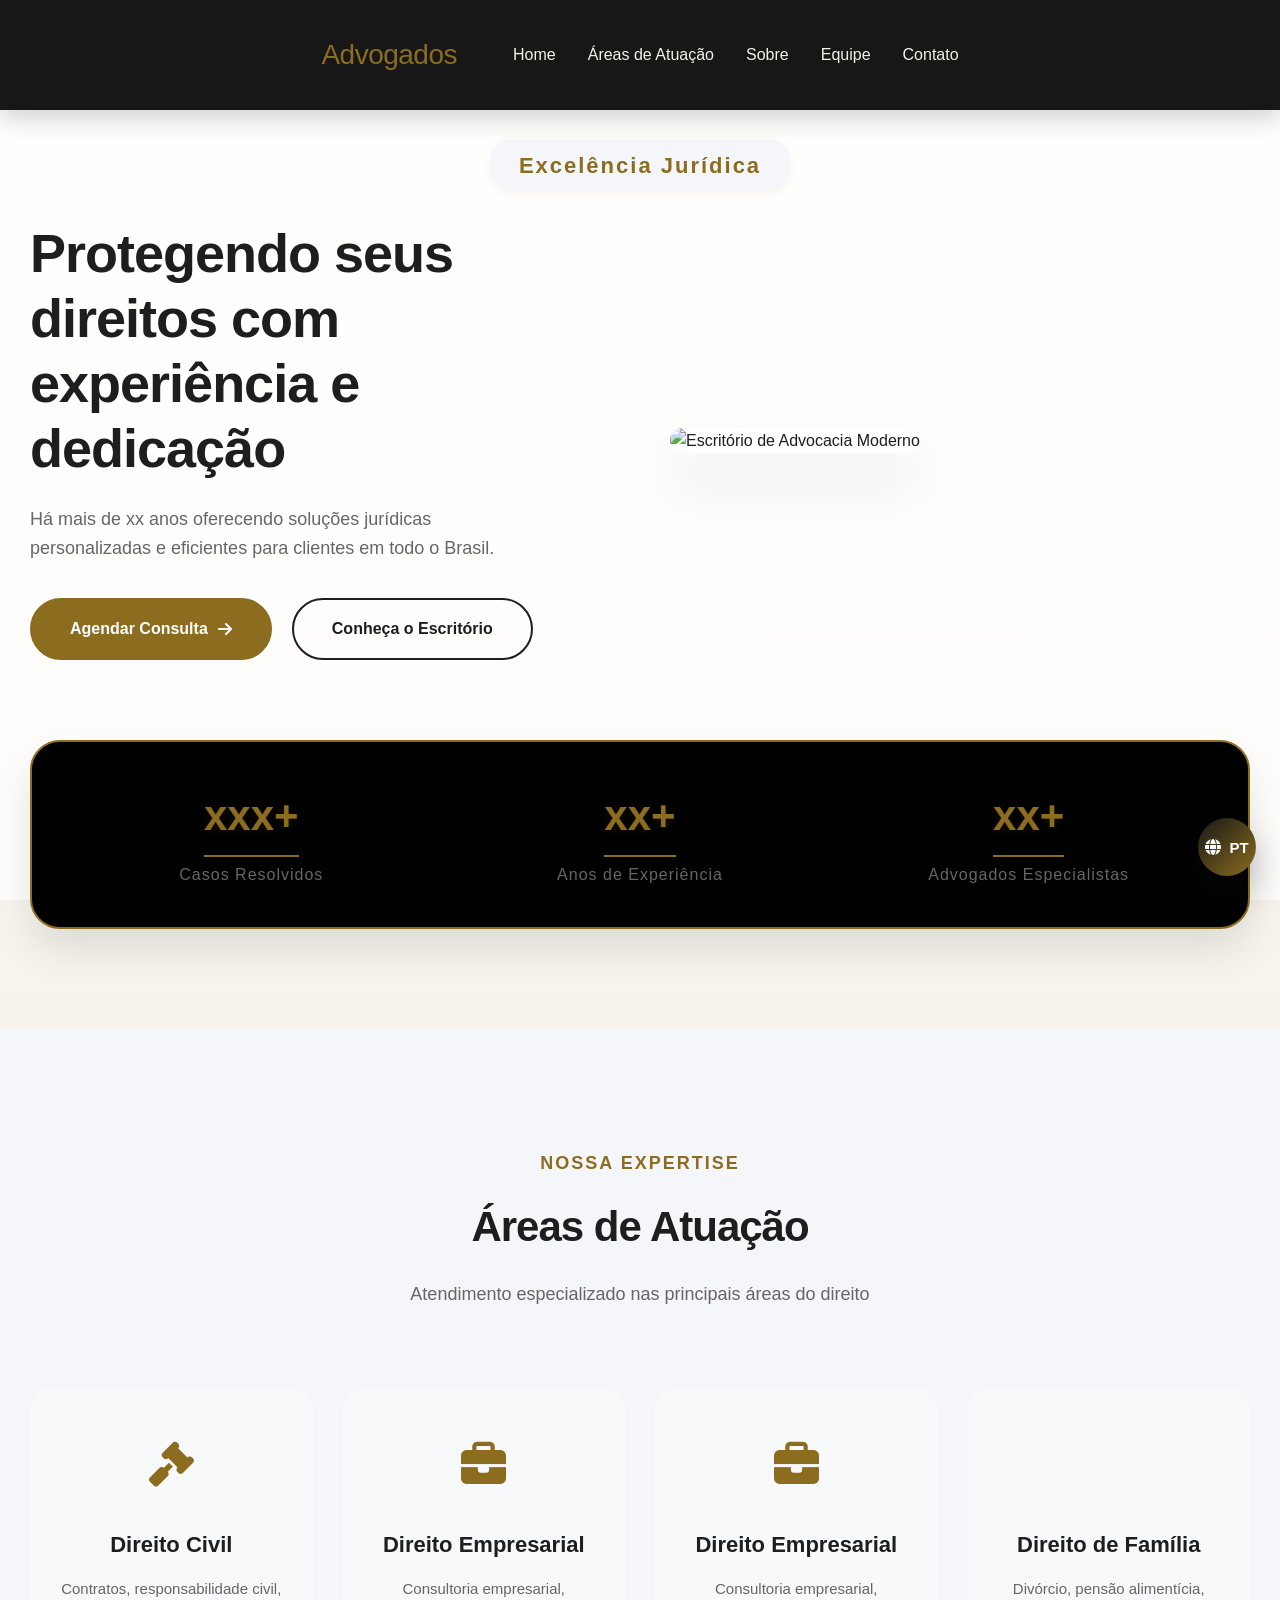
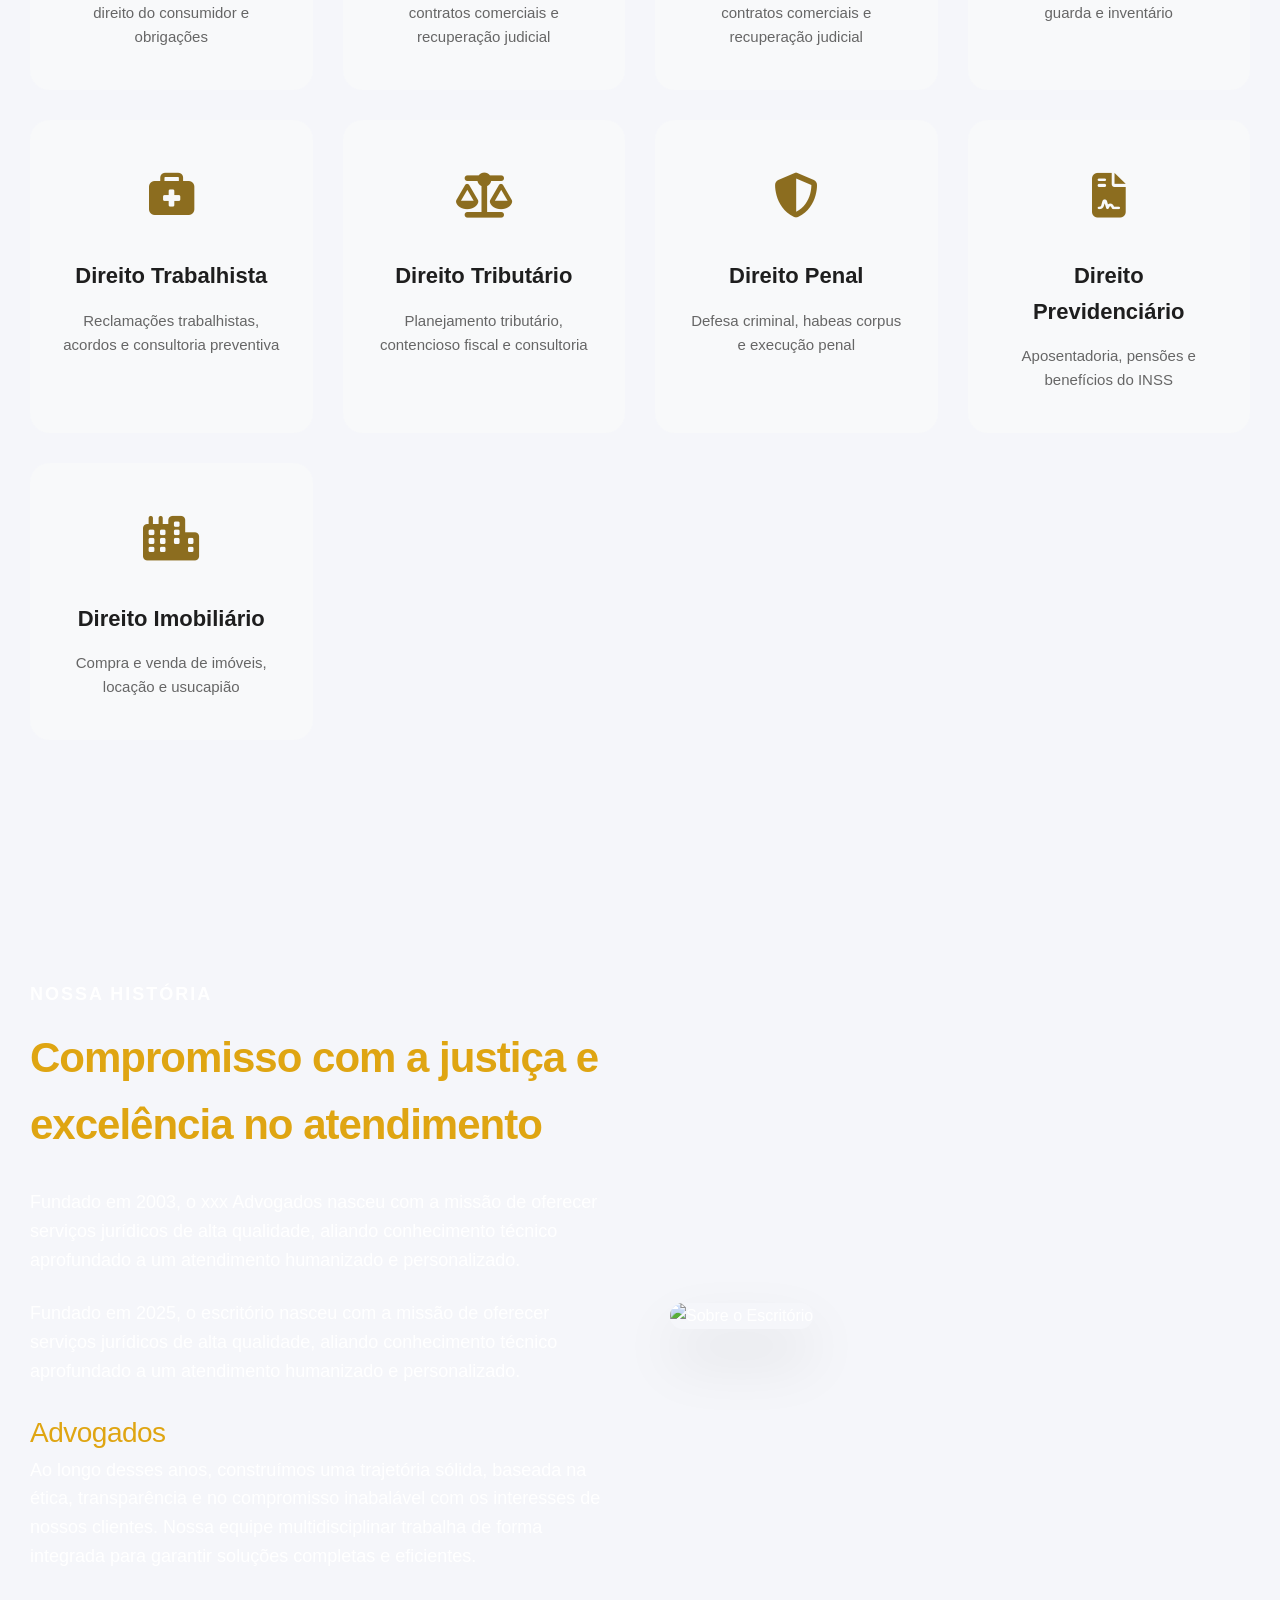
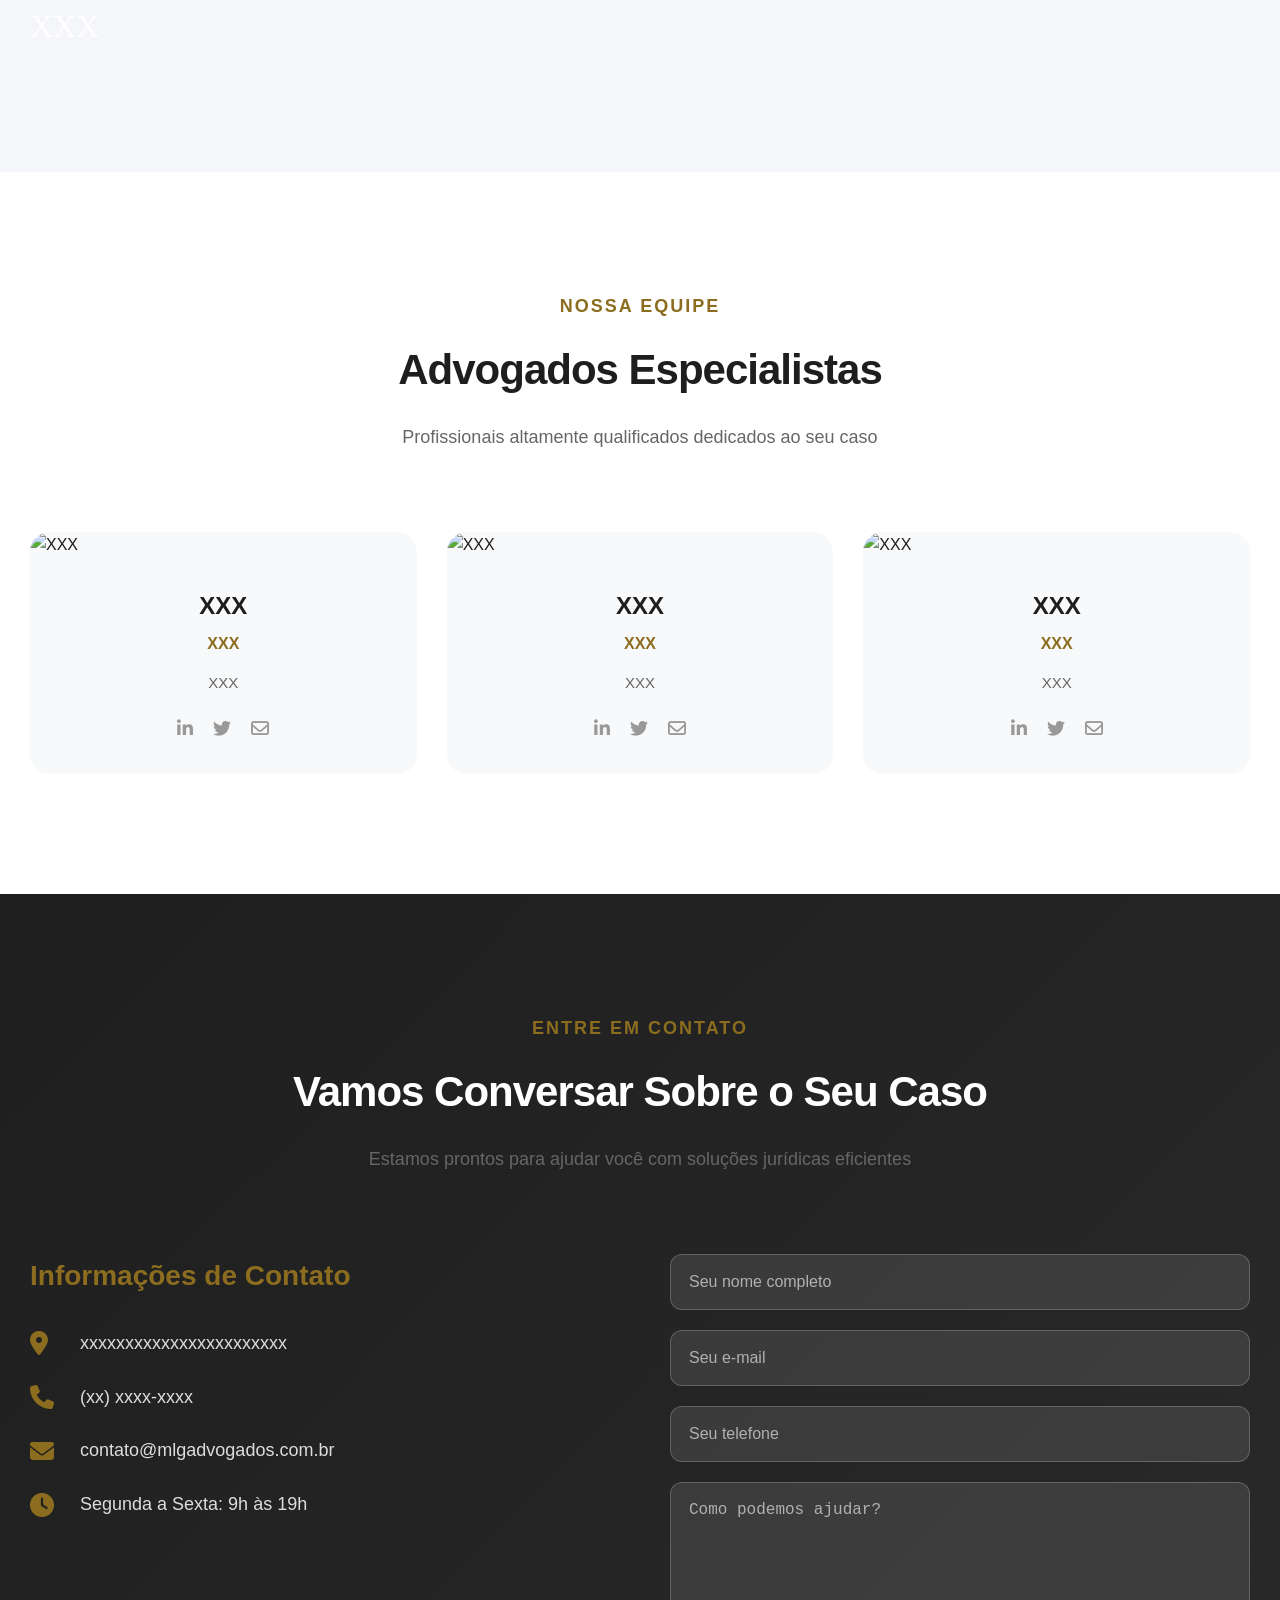
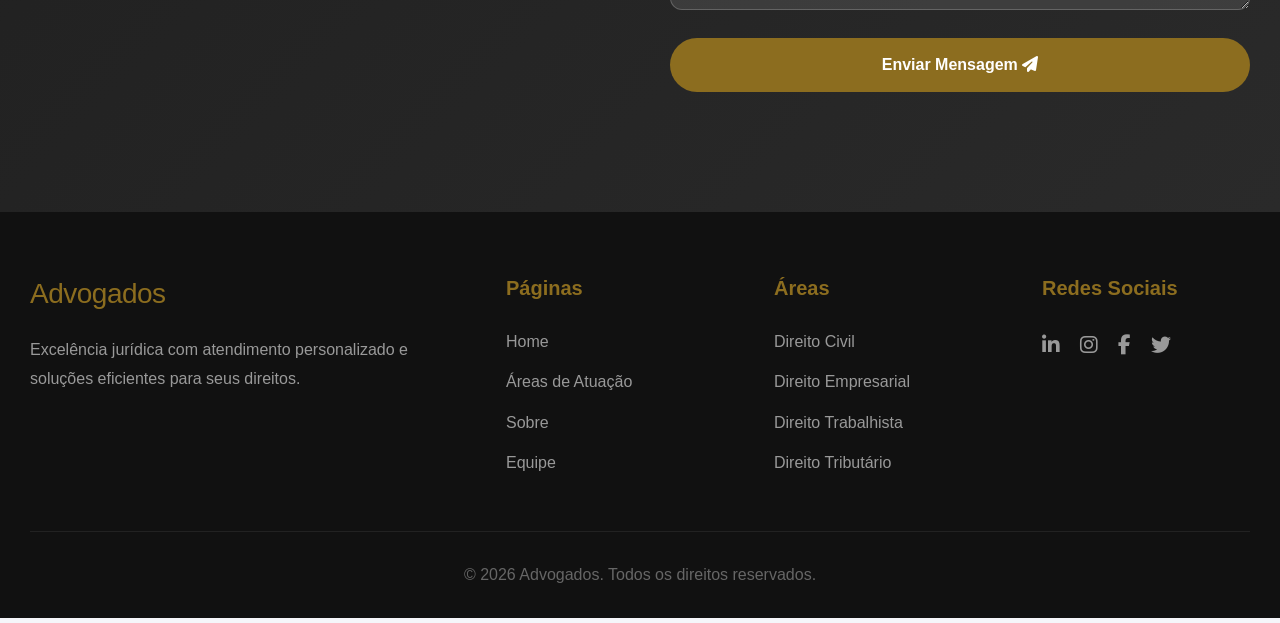
==== index.html @ f22915e4 "atualização" ====
<!DOCTYPE html>
<html lang="pt-BR">
<head>
    <meta charset="UTF-8">
    <meta name="viewport" content="width=device-width, initial-scale=1.0">
    <title data-i18n="meta.title">Advogados | Escritório de Advocacia</title>
    <link rel="stylesheet" href="https://cdnjs.cloudflare.com/ajax/libs/font-awesome/6.4.0/css/all.min.css">
        <link rel="stylesheet" href="https://cdnjs.cloudflare.com/ajax/libs/font-awesome/6.4.0/css/all.min.css">
        <link rel="stylesheet" href="style.css">
</head>
<body>
    <!-- Barra de Navegação Superior -->
    <nav class="navbar">
        <div class="container nav-container">
            <a href="#home" class="logo"><span data-i18n="brand.name">Advogados</span></a>
            <ul class="nav-menu">
                <li><a href="#home" data-i18n="nav.home">Home</a></li>
                <li><a href="#areas" data-i18n="nav.areas">Áreas de Atuação</a></li>
                <li><a href="#sobre" data-i18n="nav.about">Sobre</a></li>
                <li><a href="#equipe" data-i18n="nav.team">Equipe</a></li>
                <li><a href="#contato" data-i18n="nav.contact">Contato</a></li>
            </ul>
        </div>
    </nav>

    <div class="language-switcher" id="languageSwitcher">
        <button type="button" class="language-toggle" id="languageToggle" aria-expanded="false" aria-controls="languageMenu">
            <i class="fas fa-globe"></i>
            <span id="languageLabel">PT</span>
        </button>
        <div class="language-menu" id="languageMenu">
            <button type="button" class="language-option active" data-lang="pt" data-i18n="lang.pt">Português</button>
            <button type="button" class="language-option" data-lang="en" data-i18n="lang.en">English</button>
            <button type="button" class="language-option" data-lang="es" data-i18n="lang.es">Español</button>
        </div>
    </div>

    <main>
        <section id="home" class="hero">
            <div class="container">
                <span class="highlight hero-highlight" data-i18n="hero.highlight">Excelência Jurídica</span>
                <div class="hero-content">
                    <div class="hero-text">
                        <h1 data-i18n="hero.title">Protegendo seus direitos com experiência e dedicação</h1>
                        <p data-i18n="hero.description">Há mais de xx anos oferecendo soluções jurídicas personalizadas e eficientes para clientes em todo o Brasil.</p>
                        <div class="hero-buttons">
                            <a href="#contato" class="btn-primary"><span data-i18n="hero.primaryCta">Agendar Consulta</span> <i class="fas fa-arrow-right"></i></a>
                            <a href="#sobre" class="btn-secondary" data-i18n="hero.secondaryCta">Conheça o Escritório</a>
                        </div>
                    </div>
                    <div class="hero-image">
                        <img src="https://images.unsplash.com/photo-1589829545856-d10d557cf95f?ixlib=rb-4.0.3&ixid=M3wxMjA3fDB8MHxwaG90by1wYWdlfHx8fGVufDB8fHx8fA%3D%3D&auto=format&fit=crop&w=2070&q=80" alt="Escritório de Advocacia Moderno" data-i18n-alt="hero.imageAlt">
                    </div>
                </div>
                
                <div class="stats-grid">
                    <div class="stat-item">
                        <div class="stat-number">xxx+</div>
                        <div class="stat-label" data-i18n="stats.cases">Casos Resolvidos</div>
                    </div>
                    <div class="stat-item">
                        <div class="stat-number">xx+</div>
                        <div class="stat-label" data-i18n="stats.experience">Anos de Experiência</div>
                    </div>
                    <div class="stat-item">
                        <div class="stat-number">xx+</div>
                        <div class="stat-label" data-i18n="stats.lawyers">Advogados Especialistas</div>
                    </div>
                </div>
            </div>
        </section>

        <!-- Areas de Atuação -->
        <section id="areas" class="areas">
            <div class="container">
                <div class="section-header">
                    <div class="section-subtitle" data-i18n="areas.subtitle">Nossa Expertise</div>
                    <h2 class="section-title" data-i18n="areas.title">Áreas de Atuação</h2>
                    <p class="section-description" data-i18n="areas.description">Atendimento especializado nas principais áreas do direito</p>
                </div>
                
                <div class="areas-grid">
                    <div class="area-card">
                        <div class="area-icon"><i class="fas fa-gavel"></i></div>
                        <h3 data-i18n="areas.civil.title">Direito Civil</h3>
                        <p data-i18n="areas.civil.description">Contratos, responsabilidade civil, direito do consumidor e obrigações</p>
                    </div>
                    <div class="area-card">
                        <div class="area-icon"><i class="fas fa-briefcase"></i></div>
                        <h3 data-i18n="areas.business.title">Direito Empresarial</h3>
                        <p data-i18n="areas.business.description">Consultoria empresarial, contratos comerciais e recuperação judicial</p>
                    </div>
                    <div class="area-card">
                        <div class="area-icon"><i class="fas fa-briefcase"></i></div>
                        <h3 data-i18n="areas.business2.title">Direito Empresarial</h3>
                        <p data-i18n="areas.business2.description">Consultoria empresarial, contratos comerciais e recuperação judicial</p>
                    </div>
                    <div class="area-card">
                        <div class="area-icon"><i class="fas fa-family"></i></div>
                        <h3 data-i18n="areas.family.title">Direito de Família</h3>
                        <p data-i18n="areas.family.description">Divórcio, pensão alimentícia, guarda e inventário</p>
                    </div>
                    <div class="area-card">
                        <div class="area-icon"><i class="fas fa-briefcase-medical"></i></div>
                        <h3 data-i18n="areas.labor.title">Direito Trabalhista</h3>
                        <p data-i18n="areas.labor.description">Reclamações trabalhistas, acordos e consultoria preventiva</p>
                    </div>
                    <div class="area-card">
                        <div class="area-icon"><i class="fas fa-balance-scale"></i></div>
                        <h3 data-i18n="areas.tax.title">Direito Tributário</h3>
                        <p data-i18n="areas.tax.description">Planejamento tributário, contencioso fiscal e consultoria</p>
                    </div>
                    <div class="area-card">
                        <div class="area-icon"><i class="fas fa-shield-alt"></i></div>
                        <h3 data-i18n="areas.criminal.title">Direito Penal</h3>
                        <p data-i18n="areas.criminal.description">Defesa criminal, habeas corpus e execução penal</p>
                    </div>
                    <div class="area-card">
                        <div class="area-icon"><i class="fas fa-file-contract"></i></div>
                        <h3 data-i18n="areas.social.title">Direito Previdenciário</h3>
                        <p data-i18n="areas.social.description">Aposentadoria, pensões e benefícios do INSS</p>
                    </div>
                    <div class="area-card">
                        <div class="area-icon"><i class="fas fa-city"></i></div>
                        <h3 data-i18n="areas.realEstate.title">Direito Imobiliário</h3>
                        <p data-i18n="areas.realEstate.description">Compra e venda de imóveis, locação e usucapião</p>
                    </div>
                </div>
            </div>
        </section>

        <!-- Sobre Section -->
        <section id="sobre" class="sobre">
            <div class="container">
                <div class="sobre-content">
                    <div class="sobre-text">
                        <div class="section-subtitle" data-i18n="about.subtitle">Nossa História</div>
                        <h2 data-i18n="about.title">Compromisso com a justiça e excelência no atendimento</h2>
                        <p data-i18n="about.description1">Fundado em 2003, o xxx Advogados nasceu com a missão de oferecer serviços jurídicos de alta qualidade, aliando conhecimento técnico aprofundado a um atendimento humanizado e personalizado.</p>
                                                <p data-i18n="about.description2">Fundado em 2025, o escritório nasceu com a missão de oferecer serviços jurídicos de alta qualidade, aliando conhecimento técnico aprofundado a um atendimento humanizado e personalizado.</p>
                                            <a href="#" class="logo"><span data-i18n="brand.name">Advogados</span></a>
                        <p data-i18n="about.description3">Ao longo desses anos, construímos uma trajetória sólida, baseada na ética, transparência e no compromisso inabalável com os interesses de nossos clientes. Nossa equipe multidisciplinar trabalha de forma integrada para garantir soluções completas e eficientes.</p>
                        <div class="signature">XXX</div>
                    </div>
                    <div class="sobre-image">
                        <img src="https://images.unsplash.com/photo-1589391886645-d51941baf7fb?ixlib=rb-4.0.3&ixid=M3wxMjA3fDB8MHxwaG90by1wYWdlfHx8fGVufDB8fHx8fA%3D%3D&auto=format&fit=crop&w=2070&q=80" alt="Sobre o Escritório" data-i18n-alt="about.imageAlt">
                    </div>
                </div>
            </div>
        </section>

        <!-- Equipe Section -->
        <section id="equipe" class="equipe">
            <div class="container">
                <div class="section-header">
                    <div class="section-subtitle" data-i18n="team.subtitle">Nossa Equipe</div>
                    <h2 class="section-title" data-i18n="team.title">Advogados Especialistas</h2>
                    <p class="section-description" data-i18n="team.description">Profissionais altamente qualificados dedicados ao seu caso</p>
                </div>
                
                <div class="equipe-grid">
                    <div class="membro-card">
                        <img class="membro-image" src="https://cdn-icons-png.flaticon.com/512/149/149071.png" alt="XXX">
                        <div class="membro-info">
                            <h3>XXX</h3>
                            <div class="membro-cargo">XXX</div>
                            <p class="membro-desc">XXX</p>
                            <div class="membro-social">
                                <a href="#"><i class="fab fa-linkedin-in"></i></a>
                                <a href="#"><i class="fab fa-twitter"></i></a>
                                <a href="#"><i class="far fa-envelope"></i></a>
                            </div>
                        </div>
                    </div>
                    
                    <div class="membro-card">
                        <img class="membro-image" src="https://cdn-icons-png.flaticon.com/512/149/149071.png" alt="XXX">
                        <div class="membro-info">
                            <h3>XXX</h3>
                            <div class="membro-cargo">XXX</div>
                            <p class="membro-desc">XXX</p>
                            <div class="membro-social">
                                <a href="#"><i class="fab fa-linkedin-in"></i></a>
                                <a href="#"><i class="fab fa-twitter"></i></a>
                                <a href="#"><i class="far fa-envelope"></i></a>
                            </div>
                        </div>
                    </div>
                    
                    <div class="membro-card">
                        <img class="membro-image" src="https://cdn-icons-png.flaticon.com/512/149/149071.png" alt="XXX">
                        <div class="membro-info">
                            <h3>XXX</h3>
                            <div class="membro-cargo">XXX</div>
                            <p class="membro-desc">XXX</p>
                            <div class="membro-social">
                                <a href="#"><i class="fab fa-linkedin-in"></i></a>
                                <a href="#"><i class="fab fa-twitter"></i></a>
                                <a href="#"><i class="far fa-envelope"></i></a>
                            </div>
                        </div>
                    </div>
                </div>
            </div>
        </section>

        <!-- Contato Section -->
        <section id="contato" class="contato">
            <div class="container">
                <div class="section-header">
                    <div class="section-subtitle" data-i18n="contact.subtitle">Entre em Contato</div>
                    <h2 class="section-title" data-i18n="contact.title">Vamos Conversar Sobre o Seu Caso</h2>
                    <p class="section-description" data-i18n="contact.description">Estamos prontos para ajudar você com soluções jurídicas eficientes</p>
                </div>
                
                <div class="contato-grid">
                    <div class="contato-info">
                        <h3 data-i18n="contact.infoTitle">Informações de Contato</h3>
                        
                        <div class="info-item">
                            <i class="fas fa-map-marker-alt"></i>
                            <p>xxxxxxxxxxxxxxxxxxxxxxx</p>
                        </div>
                        
                        <div class="info-item">
                            <i class="fas fa-phone"></i>
                            <p>(xx) xxxx-xxxx</p>
                        </div>
                        
                        <div class="info-item">
                            <i class="fas fa-envelope"></i>
                            <p>contato@mlgadvogados.com.br</p>
                        </div>
                        
                        <div class="info-item">
                            <i class="fas fa-clock"></i>
                            <p data-i18n="contact.hours">Segunda a Sexta: 9h às 19h</p>
                        </div>
                    </div>
                    
                    <div class="contato-form">
                        <form id="contactForm">
                            <div class="form-group">
                                <input type="text" placeholder="Seu nome completo" data-i18n-placeholder="contact.form.name" required>
                            </div>
                            <div class="form-group">
                                <input type="email" placeholder="Seu e-mail" data-i18n-placeholder="contact.form.email" required>
                            </div>
                            <div class="form-group">
                                <input type="tel" placeholder="Seu telefone" data-i18n-placeholder="contact.form.phone">
                            </div>
                            <div class="form-group">
                                <textarea rows="5" placeholder="Como podemos ajudar?" data-i18n-placeholder="contact.form.message"></textarea>
                            </div>
                            <button type="submit" class="btn-enviar"><span data-i18n="contact.form.submit">Enviar Mensagem</span> <i class="fas fa-paper-plane"></i></button>
                        </form>
                    </div>
                </div>
            </div>
        </section>
    </main>

    <footer>
        <div class="container">
            <div class="footer-content">
                <div class="footer-col">
                    <a href="#" class="logo"> <span data-i18n="brand.name">Advogados</span></a>
                    <p data-i18n="footer.description">Excelência jurídica com atendimento personalizado e soluções eficientes para seus direitos.</p>
                </div>
                
                <div class="footer-col">
                    <h4 data-i18n="footer.pages">Páginas</h4>
                    <ul>
                        <li><a href="#home" data-i18n="nav.home">Home</a></li>
                        <li><a href="#areas" data-i18n="nav.areas">Áreas de Atuação</a></li>
                        <li><a href="#sobre" data-i18n="nav.about">Sobre</a></li>
                        <li><a href="#equipe" data-i18n="nav.team">Equipe</a></li>
                    </ul>
                </div>
                
                <div class="footer-col">
                    <h4 data-i18n="footer.areas">Áreas</h4>
                    <ul>
                        <li><a href="#" data-i18n="areas.civil.title">Direito Civil</a></li>
                        <li><a href="#" data-i18n="areas.business.title">Direito Empresarial</a></li>
                        <li><a href="#" data-i18n="areas.labor.title">Direito Trabalhista</a></li>
                        <li><a href="#" data-i18n="areas.tax.title">Direito Tributário</a></li>
                    </ul>
                </div>
                
                <div class="footer-col">
                    <h4 data-i18n="footer.social">Redes Sociais</h4>
                    <div class="social-links">
                        <a href="#"><i class="fab fa-linkedin-in"></i></a>
                        <a href="#"><i class="fab fa-instagram"></i></a>
                        <a href="#"><i class="fab fa-facebook-f"></i></a>
                        <a href="#"><i class="fab fa-twitter"></i></a>
                    </div>
                </div>
            </div>
            
            <div class="footer-bottom">
                <p data-i18n="footer.copyright">&copy; 2026 Advogados. Todos os direitos reservados.</p>
                        <!-- Projeto criado por Leonardo - 2026 -->
            </div>
        </div>
    </footer>
    <script src="script.js"></script>
</body>
</html>
---- style.css ----
.civil-header {
        display: flex;
        align-items: center;
        justify-content: center;
        gap: 18px;
        margin-bottom: 10px;
}
.civil-header i {
        font-size: 2.5rem;
        color: #8c6d1f;
        vertical-align: middle;
}
.civil-header h1 {
        margin: 0;
        font-size: 2.3rem;
        color: #8c6d1f;
        line-height: 1.1;
}
@media (max-width: 600px) {
    .civil-header {
        flex-direction: column;
        gap: 6px;
    }
    .civil-header h1 {
        font-size: 1.5rem;
    }
    .civil-header i {
        font-size: 2rem;
    }
}
.faq-civil-center {
    max-width: 600px;
    margin: 0 auto 0 auto;
    text-align: center;
    display: block;
}
.faq-civil-center h2 {
    text-align: center;
    width: 100%;
}
.faq-civil-center details {
    margin-left: auto;
    margin-right: auto;
    width: 100%;
    text-align: left;
}
.civil-header h1 {
    display: inline-block;
    vertical-align: middle;
}
@media (max-width: 900px) {
    .area-civil-grid {
        grid-template-columns: 1fr;
        gap: 24px;
    }
    .area-civil-bloco {
        padding: 24px 10px;
    }
    .faq-civil {
        padding: 20px 8px;
    }
}

.area-detalhe {
    margin-top: 140px;
    margin-bottom: 40px;
}
.area-detalhe h1 {
        font-size: 2.3rem;
        color: #8c6d1f;
        margin-bottom: 18px;
        text-align: center;
}
.area-detalhe > .container > p {
        font-size: 1.15rem;
        text-align: center;
        margin-bottom: 32px;
        color: #444;
}
/* Direito Civil - Página Detalhada */
.area-civil-grid {
    display: grid;
    grid-template-columns: 1fr 1fr;
    gap: 40px;
    margin: 40px 0 32px 0;
}
.area-civil-bloco {
    background: #fff;
    border-radius: 12px;
    box-shadow: 0 2px 12px rgba(140,109,31,0.06);
    padding: 32px 24px;
    margin-bottom: 0;
}
.area-civil-bloco h2 {
    color: #8c6d1f;
    margin-bottom: 12px;
}
.area-civil-bloco ul {
    margin: 12px 0 0 18px;
    padding: 0;
    list-style: disc;
}
.area-civil-bloco .exemplo {
    background: #fffbe6;
    border-left: 4px solid #8c6d1f;
    padding: 12px 16px;
    margin-top: 18px;
    border-radius: 6px;
    font-size: 15px;
}
.faq-civil {
    margin: 48px 0 0 0;
    background: #f8f6f1;
    border-radius: 10px;
    padding: 32px 24px;
    box-shadow: 0 2px 8px rgba(140,109,31,0.04);
}
.faq-civil h2 {
    color: #8c6d1f;
    margin-bottom: 18px;
}
.faq-civil details {
    margin-bottom: 14px;
    background: #fff;
    border-radius: 6px;
    padding: 10px 16px;
    box-shadow: 0 1px 4px rgba(140,109,31,0.04);
    cursor: pointer;
}
.faq-civil summary {
    font-weight: 600;
    color: #1e1e1e;
    outline: none;
}
.faq-civil details[open] summary {
    color: #8c6d1f;
}
/* Barra de Navegação Superior */
.navbar {
    background: #171717;
    box-shadow: 0 8px 24px rgba(0,0,0,0.18);
    position: fixed;
    top: 0;
    left: 0;
    width: 100%;
    z-index: 1001;
}
.nav-container {
    display: flex;
    align-items: center;
    justify-content: space-between;
    max-width: 1300px;
    margin: 0 auto;
    padding: 0 30px;
    height: 70px;
    gap: 0;
}
.nav-menu {
    list-style: none;
    display: flex;
    gap: 32px;
    margin: 0;
    padding: 0;
}
.nav-menu li a {
    text-decoration: none;
    color: #f5f1e8;
    font-weight: 500;
    font-size: 16px;
    transition: color 0.3s;
    position: relative;
    padding: 4px 0;
}
.nav-menu li a:hover {
    color: #8c6d1f;
}
.nav-menu li a::after {
    content: '';
    position: absolute;
    left: 0;
    bottom: -2px;
    width: 0;
    height: 2px;
    background: #8c6d1f;
    transition: width 0.3s;
}
.nav-menu li a:hover::after {
    width: 100%;
}
main {
    margin-top: 40px;
}
/* CSS extraído de indesx.html */
* {
    margin: 0;
    padding: 0;
    box-sizing: border-box;
}

body {
    font-family: 'Inter', -apple-system, BlinkMacSystemFont, 'Segoe UI', Roboto, Oxygen, Ubuntu, sans-serif;
    background-color: #f5f6fa;
    color: #1e1e1e;
    line-height: 1.6;
    scroll-behavior: smooth;
    overflow-x: hidden;
}

.language-switcher {
    position: fixed;
    right: 24px;
    bottom: 24px;
    z-index: 1100;
    display: flex;
    flex-direction: column;
    align-items: flex-end;
    gap: 12px;
}

.language-toggle {
    width: 58px;
    height: 58px;
    border: none;
    border-radius: 999px;
    background: linear-gradient(135deg, #171717 0%, #8c6d1f 100%);
    color: #fff;
    box-shadow: 0 18px 35px rgba(23, 23, 23, 0.28);
    display: inline-flex;
    align-items: center;
    justify-content: center;
    gap: 8px;
    cursor: pointer;
    transition: transform 0.2s ease, box-shadow 0.2s ease;
    font-size: 15px;
    font-weight: 700;
}

.language-toggle:hover {
    transform: translateY(-2px);
    box-shadow: 0 22px 40px rgba(23, 23, 23, 0.32);
}

.language-toggle i {
    font-size: 16px;
}

.language-menu {
    display: none;
    min-width: 152px;
    padding: 10px;
    border-radius: 18px;
    background: rgba(255, 255, 255, 0.96);
    box-shadow: 0 22px 50px rgba(15, 15, 15, 0.18);
    backdrop-filter: blur(14px);
}

.language-switcher.open .language-menu {
    display: grid;
    gap: 8px;
}

.language-option {
    border: 1px solid rgba(140, 109, 31, 0.14);
    background: #fff;
    color: #1e1e1e;
    border-radius: 12px;
    padding: 10px 14px;
    font-size: 14px;
    font-weight: 600;
    cursor: pointer;
    transition: background-color 0.2s ease, color 0.2s ease, border-color 0.2s ease;
}

.language-option:hover,
.language-option.active {
    background: #8c6d1f;
    color: #fff;
    border-color: #8c6d1f;
}

.container {
    max-width: 1300px;
    margin: 0 auto;
    padding: 0 30px;
}

/* Header & Navigation */
header {
    background-color: rgba(255, 255, 255, 0.95);
    backdrop-filter: blur(10px);
    position: fixed;
    width: 100%;
    top: 0;
    z-index: 1000;
    box-shadow: 0 2px 20px rgba(0, 0, 0, 0.03);
    transition: all 0.3s ease;
}

nav {
    display: flex;
    justify-content: space-between;
    align-items: center;
    padding: 20px 0;
}

.logo {
    font-size: 28px;
    font-weight: 700;
    letter-spacing: -0.5px;
    color: #ffffff;
    text-decoration: none;
    margin-right: 56px;
}

.logo span {
    color: #8c6d1f;
    font-weight: 300;
}

.nav-links {
    display: flex;
    gap: 40px;
    align-items: center;
}

.nav-links a {
    text-decoration: none;
    color: #1e1e1e;
    font-weight: 500;
    font-size: 16px;
    transition: color 0.3s ease;
    position: relative;
}

.nav-links a:hover {
    color: #8c6d1f;
}

.nav-links a::after {
    content: '';
    position: absolute;
    width: 0;
    height: 2px;
    bottom: -5px;
    left: 0;
    background-color: #8c6d1f;
    transition: width 0.3s ease;
}

.nav-links a:hover::after {
    width: 100%;
}

.btn-contato {
    background-color: #8c6d1f;
    color: white !important;
    padding: 12px 28px !important;
    border-radius: 50px;
    font-weight: 600 !important;
    transition: all 0.3s ease !important;
    border: 2px solid #8c6d1f;
}

.btn-contato:hover {
    background-color: transparent;
    color: #8c6d1f !important;
}

.btn-contato::after {
    display: none;
}

/* Hero Section */
.hero {
    padding: 100px 0 100px;
    background: linear-gradient(180deg, #f7f4ed 0%, #f1ece2 100%);
    position: relative;
    overflow: hidden;
}

.hero::before {
    content: '';
    position: absolute;
    top: 0;
    left: 0;
    width: 100%;
    height: 100%;
    background: rgba(255,255,255,0.35);
    z-index: 0;
}

.hero .container {
    position: relative;
    z-index: 1;
}

.hero-content {
    display: grid;
    grid-template-columns: 1fr 1fr;
    gap: 60px;
    align-items: center;
    position: relative;
    z-index: 1;
}

.hero-text h1 {
    font-size: 54px;
    font-weight: 700;
    line-height: 1.2;
    margin-bottom: 25px;
    color: #1e1e1e;
    letter-spacing: -1px;
}

/* Centraliza o destaque no topo da hero */
.hero-highlight {
    display: block;
    color: #8c6d1f;
    background: #f5f6fa;
    font-weight: 600;
    font-size: 22px;
    letter-spacing: 2px;
    border-radius: 20px;
    padding: 8px 28px;
    margin: 0 auto 30px auto;
    text-align: center;
    width: fit-content;
    box-shadow: 0 2px 8px rgba(140, 109, 31, 0.08);
    position: relative;
    z-index: 2;
}


.hero-text p {
    font-size: 18px;
    color: #666;
    margin-bottom: 35px;
    max-width: 90%;
}

.hero-buttons {
    display: flex;
    gap: 20px;
    flex-wrap: wrap;
}

.btn-primary {
    background-color: #8c6d1f;
    color: white;
    padding: 16px 38px;
    border-radius: 50px;
    text-decoration: none;
    font-weight: 600;
    border: 2px solid #8c6d1f;
    transition: all 0.3s ease;
    font-size: 16px;
    display: inline-flex;
    align-items: center;
    gap: 10px;
}

.btn-primary:hover {
    background-color: transparent;
    color: #8c6d1f;
}

.btn-secondary {
    background-color: transparent;
    color: #1e1e1e;
    padding: 16px 38px;
    border-radius: 50px;
    text-decoration: none;
    font-weight: 600;
    border: 2px solid #1e1e1e;
    transition: all 0.3s ease;
    font-size: 16px;
    display: inline-flex;
    align-items: center;
    gap: 10px;
}

.btn-secondary:hover {
    background-color: #1e1e1e;
    color: white;
}

.hero-image {
    position: relative;
}

.hero-image img {
    width: 100%;
    border-radius: 20px;
    box-shadow: 0 30px 60px rgba(0, 0, 0, 0.1);
    transition: transform 0.3s ease;
}

.hero-image:hover img {
    transform: scale(1.02);
}

.stats-grid {
    display: grid;
    grid-template-columns: repeat(3, 1fr);
    gap: 30px;
    margin-top: 80px;
    background: #000000;
    padding: 40px;
    border-radius: 30px;
    box-shadow: 0 20px 40px rgba(0, 0, 0, 0.10);
    position: relative;
    z-index: 2;
    border: 2px solid #8c6d1f;
}

.stat-item {
    text-align: center;
}

.stat-number {
    font-size: 42px;
    font-weight: 700;
    color: #fff;
    margin-bottom: 5px;
    text-shadow: 0 2px 8px rgba(140, 109, 31, 0.15);
    border-bottom: 2px solid #8c6d1f;
    display: inline-block;
    padding-bottom: 6px;
    margin-bottom: 10px;
}

.stat-label {
    font-size: 16px;
    color: #8c6d1f;
    font-weight: 500;
    letter-spacing: 1px;
}


.stat-item {
    text-align: center;
}

.stat-number {
    font-size: 42px;
    font-weight: 700;
    color: #8c6d1f;
    margin-bottom: 5px;
}

.stat-label {
    font-size: 16px;
    color: #666;
    font-weight: 500;
}

/* Areas Section */
.areas {
    padding: 120px 0;
    background-color: #f5f6fa;
}

.section-header {
    text-align: center;
    max-width: 700px;
    margin: 0 auto 80px;
}

.section-subtitle {
    color: #8c6d1f;
    font-size: 18px;
    font-weight: 600;
    letter-spacing: 2px;
    margin-bottom: 15px;
    text-transform: uppercase;
}

.section-title {
    font-size: 42px;
    font-weight: 700;
    color: #1e1e1e;
    margin-bottom: 20px;
    letter-spacing: -1px;
}

.section-description {
    font-size: 18px;
    color: #666;
}

.areas-grid {
    display: grid;
    grid-template-columns: repeat(4, 1fr);
    gap: 30px;
}

.area-card {
    background: #f8f9fa;
    padding: 40px 30px;
    border-radius: 20px;
    transition: all 0.3s ease;
    text-align: center;
    border: 1px solid transparent;
}

.area-card:hover {
    transform: translateY(-10px);
    background: white;
    border-color: #8c6d1f;
    box-shadow: 0 20px 40px rgba(180, 148, 92, 0.1);
}

.area-icon {
    font-size: 45px;
    color: #8c6d1f;
    margin-bottom: 25px;
}

.area-card h3 {
    font-size: 22px;
    margin-bottom: 15px;
    color: #1e1e1e;
}

.area-card p {
    color: #666;
    font-size: 15px;
    line-height: 1.6;
}

/* Sobre Section */
.sobre {
    padding: 120px 0;
    background: linear-gradient(rgba(34, 34, 34, 0.7), rgba(34, 34, 34, 0.7)), url('https://images.unsplash.com/photo-1515378791036-0648a3ef77b2?auto=format&fit=crop&w=1500&q=80') center center/cover no-repeat;
    background-attachment: fixed;
    color: #fff;
}

.sobre .sobre-text,
.sobre .section-subtitle,
.sobre .signature {
    color: #fff;
}

.sobre .sobre-text a.logo span {
    color: #dfa512;;
}

/* Sobre overlay removido pois não há mais imagem de fundo */
/* Sobre overlay para melhor leitura do texto */
.sobre::before {
    content: '';
    position: absolute;
    top: 0;
    left: 0;
    width: 100%;
    height: 100%;
    background: rgba(255,255,255,0.85);
    z-index: 0;
}
.sobre-content {
    position: relative;
    z-index: 1;
}

.sobre-content {
    display: grid;
    grid-template-columns: 1fr 1fr;
    gap: 60px;
    align-items: center;
}

.sobre-text h2 {
    font-size: 42px;
    font-weight: 700;
    margin-bottom: 30px;
    color:  #dfa512;
    letter-spacing: -1px;
}

.sobre-text p {
    font-size: 18px;
    color: #ffffff;
    margin-bottom: 25px;
}

.signature {
    font-family: 'Brush Script MT', cursive;
    font-size: 32px;
    color: #8c6d1f;
    margin-top: 30px;
}

.sobre-image img {
    width: 100%;
    border-radius: 20px;
    box-shadow: 0 30px 60px rgba(0, 0, 0, 0.1);
}

/* Equipe Section */
.equipe {
    padding: 120px 0;
    background-color: white;
}

.equipe-grid {
    display: grid;
    grid-template-columns: repeat(3, 1fr);
    gap: 30px;
}

.membro-card {
    background: #f8f9fa;
    border-radius: 20px;
    overflow: hidden;
    transition: all 0.3s ease;
}

.membro-card:hover {
    transform: translateY(-10px);
    box-shadow: 0 30px 60px rgba(0, 0, 0, 0.1);
}

.membro-image {
    width: 100%;
    height: 350px;
    object-fit: cover;
    transition: transform 0.3s ease;
}

.membro-card:hover .membro-image {
    transform: scale(1.05);
}

.membro-info {
    padding: 30px;
    text-align: center;
}

.membro-info h3 {
    font-size: 24px;
    margin-bottom: 5px;
    color: #1e1e1e;
}

.membro-cargo {
    color: #8c6d1f;
    font-weight: 600;
    margin-bottom: 15px;
}

.membro-desc {
    color: #666;
    font-size: 15px;
    margin-bottom: 20px;
}

.membro-social {
    display: flex;
    justify-content: center;
    gap: 20px;
}

.membro-social a {
    color: #999;
    font-size: 18px;
    transition: color 0.3s ease;
}

.membro-social a:hover {
    color: #8c6d1f;
}

/* Contato Section */
.contato {
    padding: 120px 0;
    background: linear-gradient(135deg, #1e1e1e 0%, #2a2a2a 100%);
    color: white;
}

.contato .section-title {
    color: white;
}

.contato-grid {
    display: grid;
    grid-template-columns: 1fr 1fr;
    gap: 60px;
}

.contato-info h3 {
    font-size: 28px;
    margin-bottom: 30px;
    color: #8c6d1f;
}

.info-item {
    display: flex;
    align-items: center;
    gap: 20px;
    margin-bottom: 25px;
}

.info-item i {
    font-size: 24px;
    color: #8c6d1f;
    width: 30px;
}

.info-item p {
    font-size: 18px;
    color: #ddd;
}

.form-group {
    margin-bottom: 20px;
}

.form-group input,
.form-group textarea {
    width: 100%;
    padding: 18px;
    background: rgba(255, 255, 255, 0.1);
    border: 1px solid rgba(255, 255, 255, 0.2);
    border-radius: 12px;
    color: white;
    font-size: 16px;
    transition: all 0.3s ease;
}

.form-group input:focus,
.form-group textarea:focus {
    outline: none;
    border-color: #8c6d1f;
    background: rgba(255, 255, 255, 0.15);
}

.form-group input::placeholder,
.form-group textarea::placeholder {
    color: rgba(255, 255, 255, 0.6);
}

.btn-enviar {
    background-color: #8c6d1f;
    color: white;
    padding: 18px 40px;
    border: none;
    border-radius: 50px;
    font-weight: 600;
    font-size: 16px;
    cursor: pointer;
    transition: all 0.3s ease;
    width: 100%;
}

.btn-enviar:hover {
    background-color: #9a7b4b;
}

/* Footer */
footer {
    background-color: #111;
    color: white;
    padding: 60px 0 30px;
}

.footer-content {
    display: grid;
    grid-template-columns: 2fr 1fr 1fr 1fr;
    gap: 60px;
    margin-bottom: 40px;
}

.footer-col .logo {
    color: white;
    margin-bottom: 20px;
    display: inline-block;
}

.footer-col p {
    color: #999;
    line-height: 1.8;
}

.footer-col h4 {
    font-size: 20px;
    margin-bottom: 25px;
    color: #8c6d1f;
}

.footer-col ul {
    list-style: none;
}

.footer-col ul li {
    margin-bottom: 15px;
}

.footer-col ul li a {
    color: #999;
    text-decoration: none;
    transition: color 0.3s ease;
}

.footer-col ul li a:hover {
    color: #8c6d1f;
}

.social-links {
    display: flex;
    gap: 20px;
}

.social-links a {
    color: #999;
    font-size: 20px;
    transition: all 0.3s ease;
}

.social-links a:hover {
    color: #8c6d1f;
    transform: translateY(-3px);
}

.footer-bottom {
    text-align: center;
    padding-top: 30px;
    border-top: 1px solid #222;
    color: #666;
}

/* Responsive */
@media (max-width: 1024px) {
    .container,
    .nav-container {
        padding: 0 24px;
    }

    .hero-text h1 {
        font-size: 44px;
    }

    .hero-content,
    .sobre-content,
    .contato-grid {
        gap: 40px;
    }
    
    .areas-grid {
        grid-template-columns: repeat(2, 1fr);
    }

    .equipe-grid {
        grid-template-columns: repeat(2, 1fr);
    }
    
    .footer-content {
        grid-template-columns: repeat(2, 1fr);
    }
}

@media (max-width: 768px) {
    .navbar {
        position: sticky;
    }

    .nav-container {
        height: auto;
        padding-top: 14px;
        padding-bottom: 12px;
        flex-direction: column;
        align-items: flex-start;
        gap: 12px;
    }

    .logo {
        margin-right: 0;
        font-size: 24px;
        width: 100%;
        text-align: center;
    }

    .nav-menu {
        width: 100%;
        gap: 12px;
        overflow-x: auto;
        white-space: nowrap;
        padding-bottom: 6px;
    }

    .nav-menu::-webkit-scrollbar {
        display: none;
    }

    .nav-menu li {
        flex: 0 0 auto;
    }

    .nav-menu li a {
        display: inline-flex;
        align-items: center;
        min-height: 40px;
        padding: 8px 0;
    }

    .nav-links {
        display: none;
    }

    main {
        margin-top: 0;
    }

    .hero,
    .areas,
    .sobre,
    .equipe,
    .contato {
        padding: 72px 0;
    }

    .language-switcher {
        right: 16px;
        bottom: 16px;
    }

    .language-toggle {
        width: 54px;
        height: 54px;
    }

    .language-menu {
        min-width: 138px;
        padding: 8px;
    }

    .container,
    .nav-container {
        padding-left: 18px;
        padding-right: 18px;
    }
    
    .hero-content,
    .sobre-content,
    .contato-grid {
        grid-template-columns: 1fr;
    }

    .hero-content,
    .sobre-content,
    .contato-grid,
    .footer-content {
        gap: 28px;
    }

    .hero {
        padding-top: 56px;
    }

    .hero-highlight {
        font-size: 14px;
        letter-spacing: 1.2px;
        padding: 8px 16px;
        margin-bottom: 22px;
        width: 100%;
        max-width: 280px;
    }
    
    .hero-text h1 {
        font-size: 36px;
        margin-bottom: 18px;
        text-align: center;
    }

    .hero-text p {
        max-width: 100%;
        font-size: 16px;
        margin-bottom: 24px;
        text-align: center;
    }

    .hero-buttons {
        flex-direction: column;
        align-items: stretch;
    }

    .btn-primary,
    .btn-secondary {
        width: 100%;
        justify-content: center;
        padding: 15px 20px;
    }

    .hero-image {
        order: -1;
    }

    .hero-image img,
    .sobre-image img {
        border-radius: 16px;
    }
    
    .stats-grid {
        grid-template-columns: 1fr;
        gap: 18px;
        margin-top: 40px;
        padding: 24px 18px;
        border-radius: 22px;
    }

    .stat-number {
        font-size: 34px;
    }

    .section-header {
        margin-bottom: 48px;
    }

    .section-subtitle {
        font-size: 14px;
        letter-spacing: 1.5px;
    }
    
    .equipe-grid {
        grid-template-columns: 1fr;
    }

    .areas-grid,
    .footer-content {
        grid-template-columns: 1fr;
    }

    .area-card,
    .membro-info,
    .contato-form,
    .contato-info {
        padding-left: 22px;
        padding-right: 22px;
    }

    .area-card {
        padding-top: 30px;
        padding-bottom: 30px;
    }

    .sobre {
        background-attachment: scroll;
    }

    .sobre-text h2,
    .section-title {
        font-size: 32px;
    }

    .sobre-text p,
    .info-item p {
        font-size: 16px;
    }

    .membro-image {
        height: 300px;
    }

    .info-item {
        align-items: flex-start;
        gap: 14px;
    }

    .info-item i {
        font-size: 20px;
        margin-top: 4px;
    }

    .form-group input,
    .form-group textarea,
    .btn-enviar {
        font-size: 16px;
    }

    .footer-content {
        gap: 36px;
    }

    .footer-col {
        text-align: center;
    }

    .social-links {
        justify-content: center;
        flex-wrap: wrap;
    }
    

@media (max-width: 480px) {
    .logo {
        font-size: 22px;
    }

    .hero,
    .areas,
    .sobre,
    .equipe,
    .contato,
    footer {
        padding-top: 56px;
        padding-bottom: 56px;
    }

    .hero-text h1,
    .sobre-text h2,
    .section-title {
        font-size: 28px;
        line-height: 1.2;
    }

    .hero-text p,
    .section-description,
    .sobre-text p,
    .membro-desc,
    .info-item p,
    .footer-col p {
        font-size: 15px;
    }

    .area-card,
    .membro-info,
    .contato-form,
    .contato-info,
    .stats-grid {
        padding-left: 16px;
        padding-right: 16px;
    }

    .language-switcher {
        right: 12px;
        bottom: 12px;
    }

    .language-toggle {
        width: 50px;
        height: 50px;
        font-size: 13px;
    }

    .language-option {
        padding: 9px 12px;
        font-size: 13px;
    }
}
    .section-title {
        font-size: 32px;
    }
}
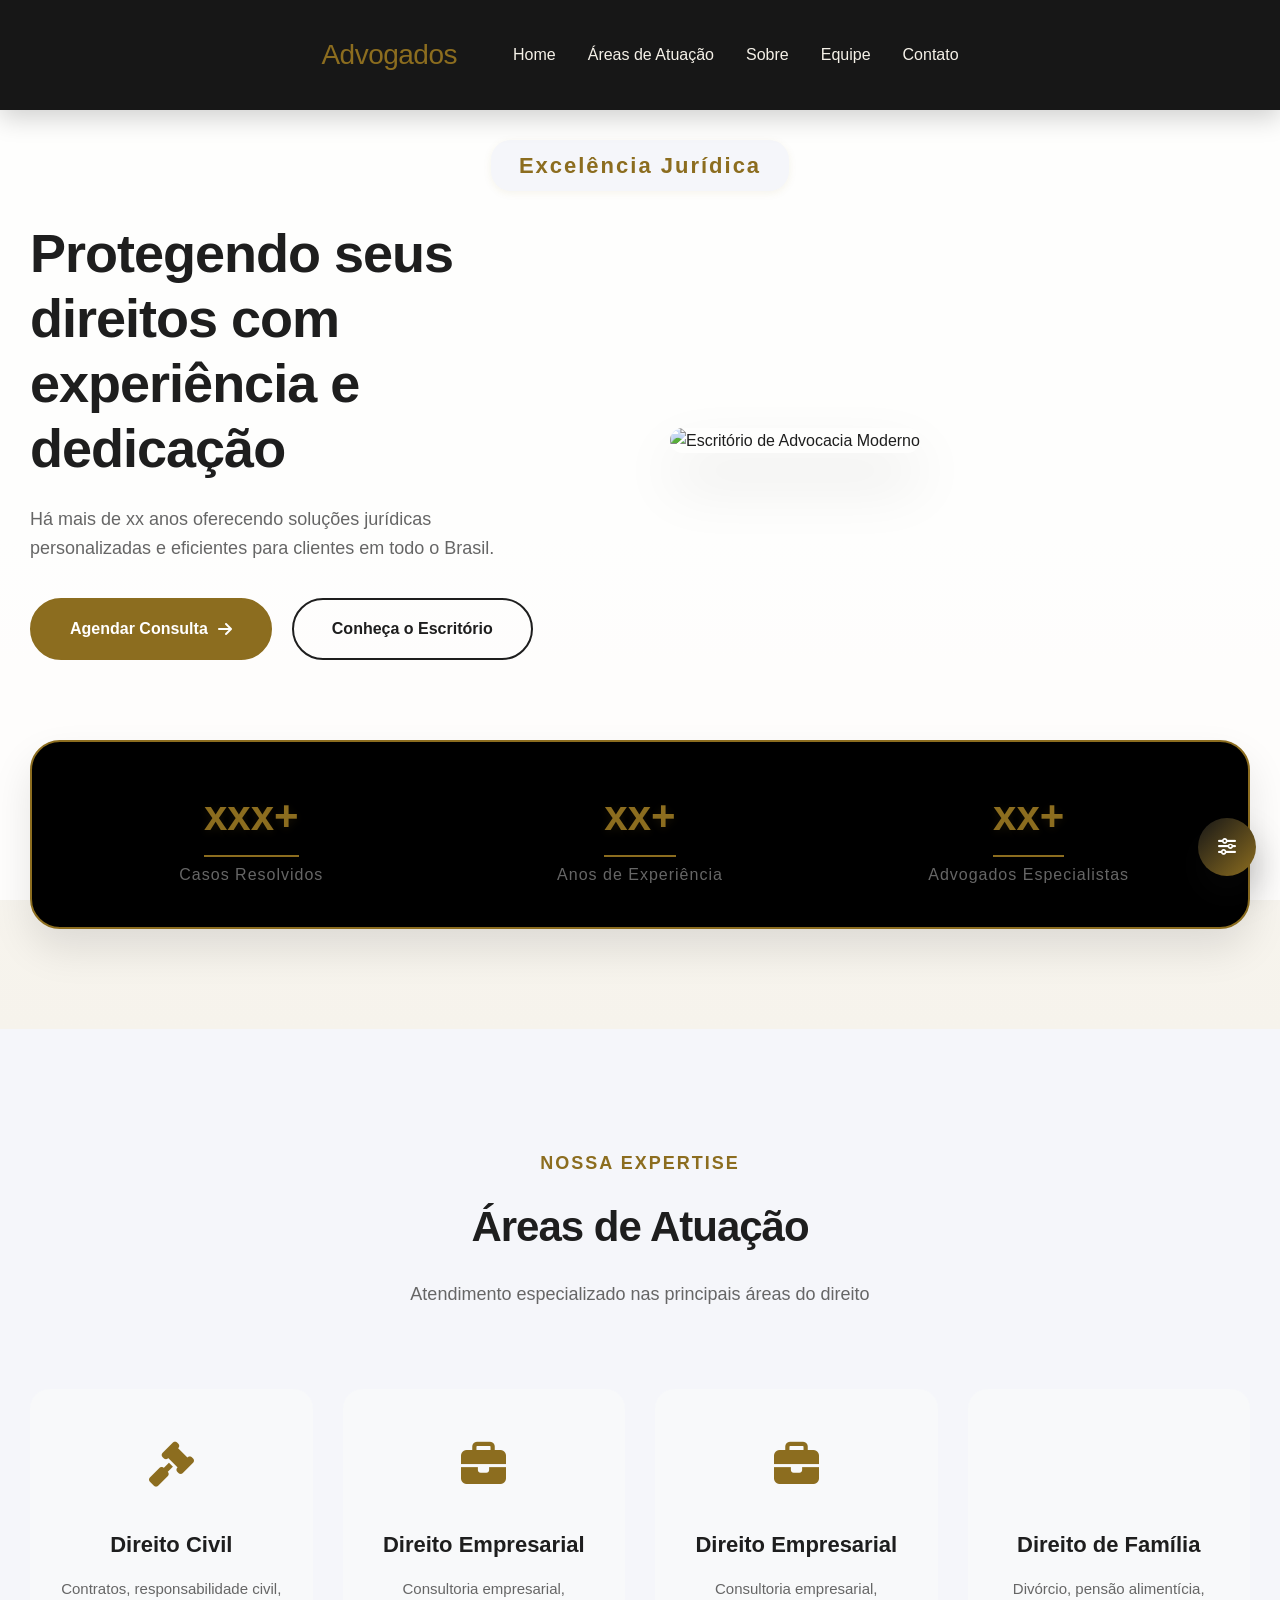
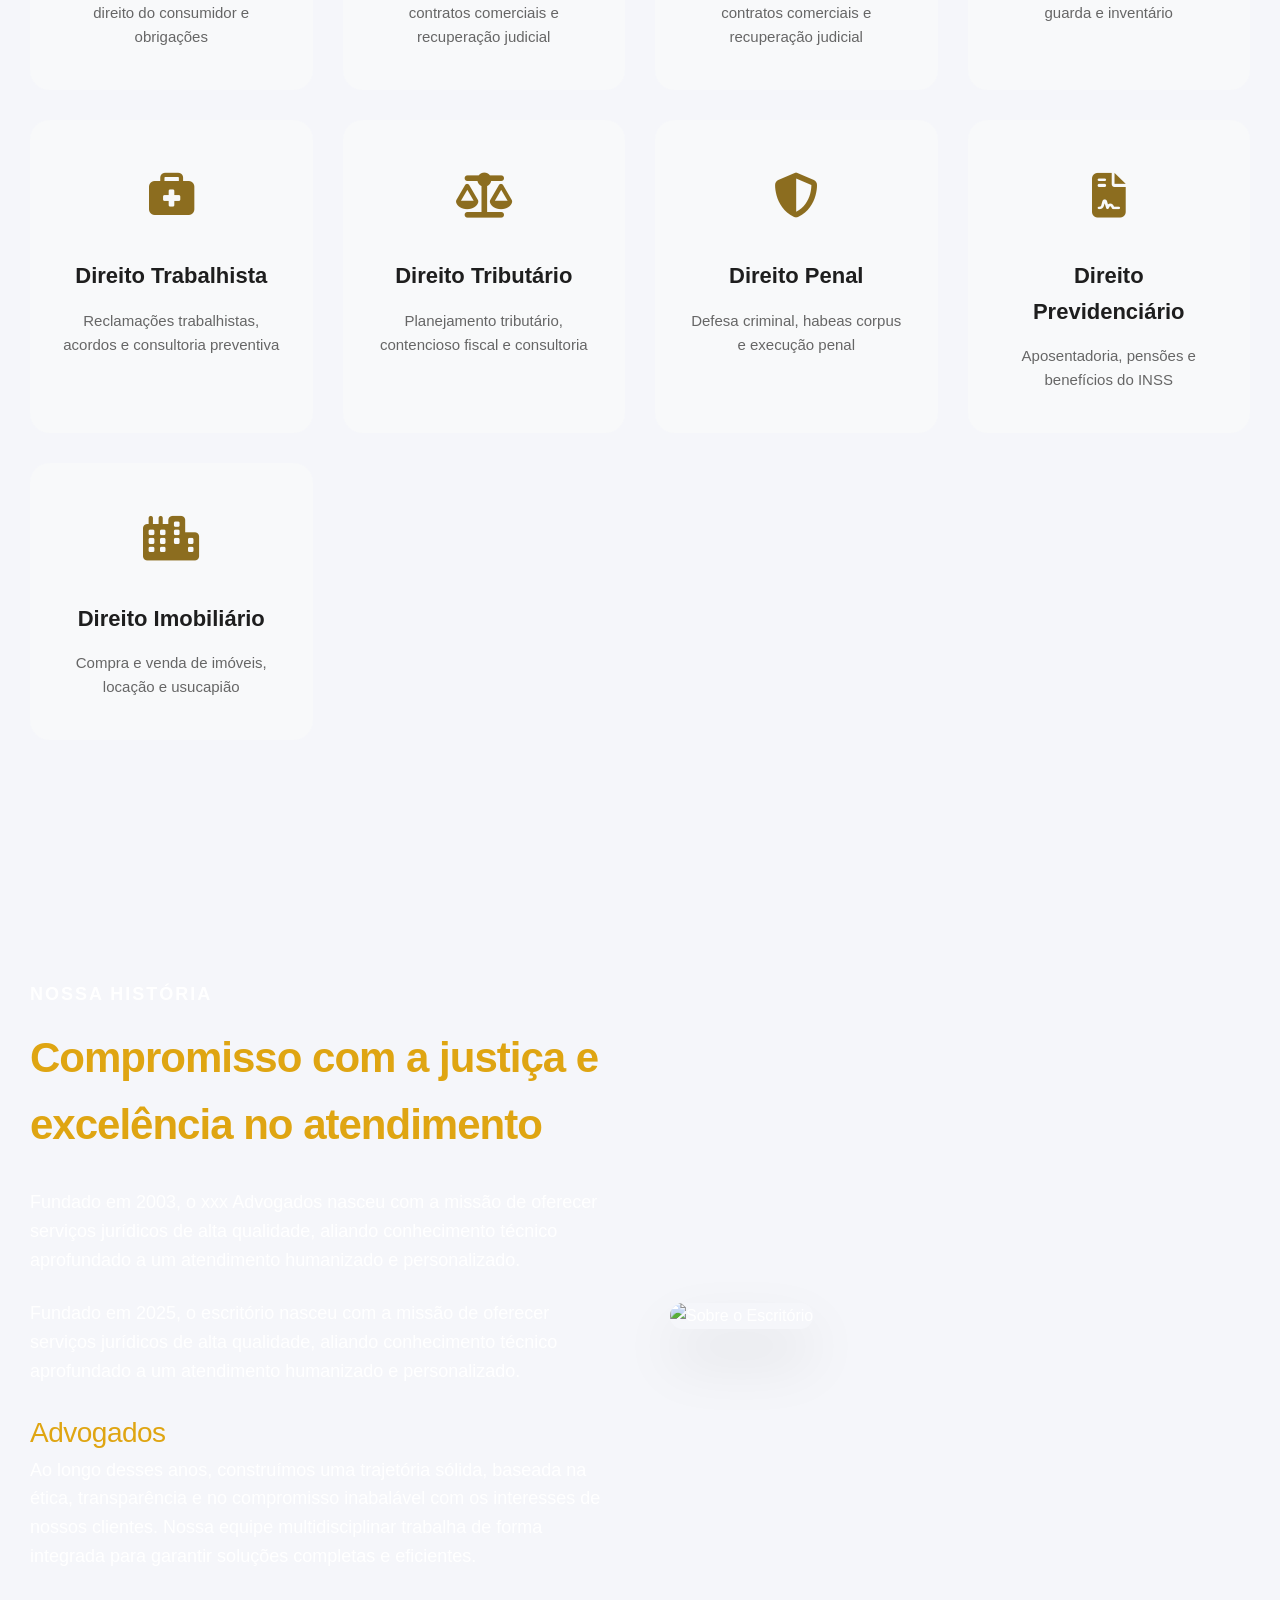
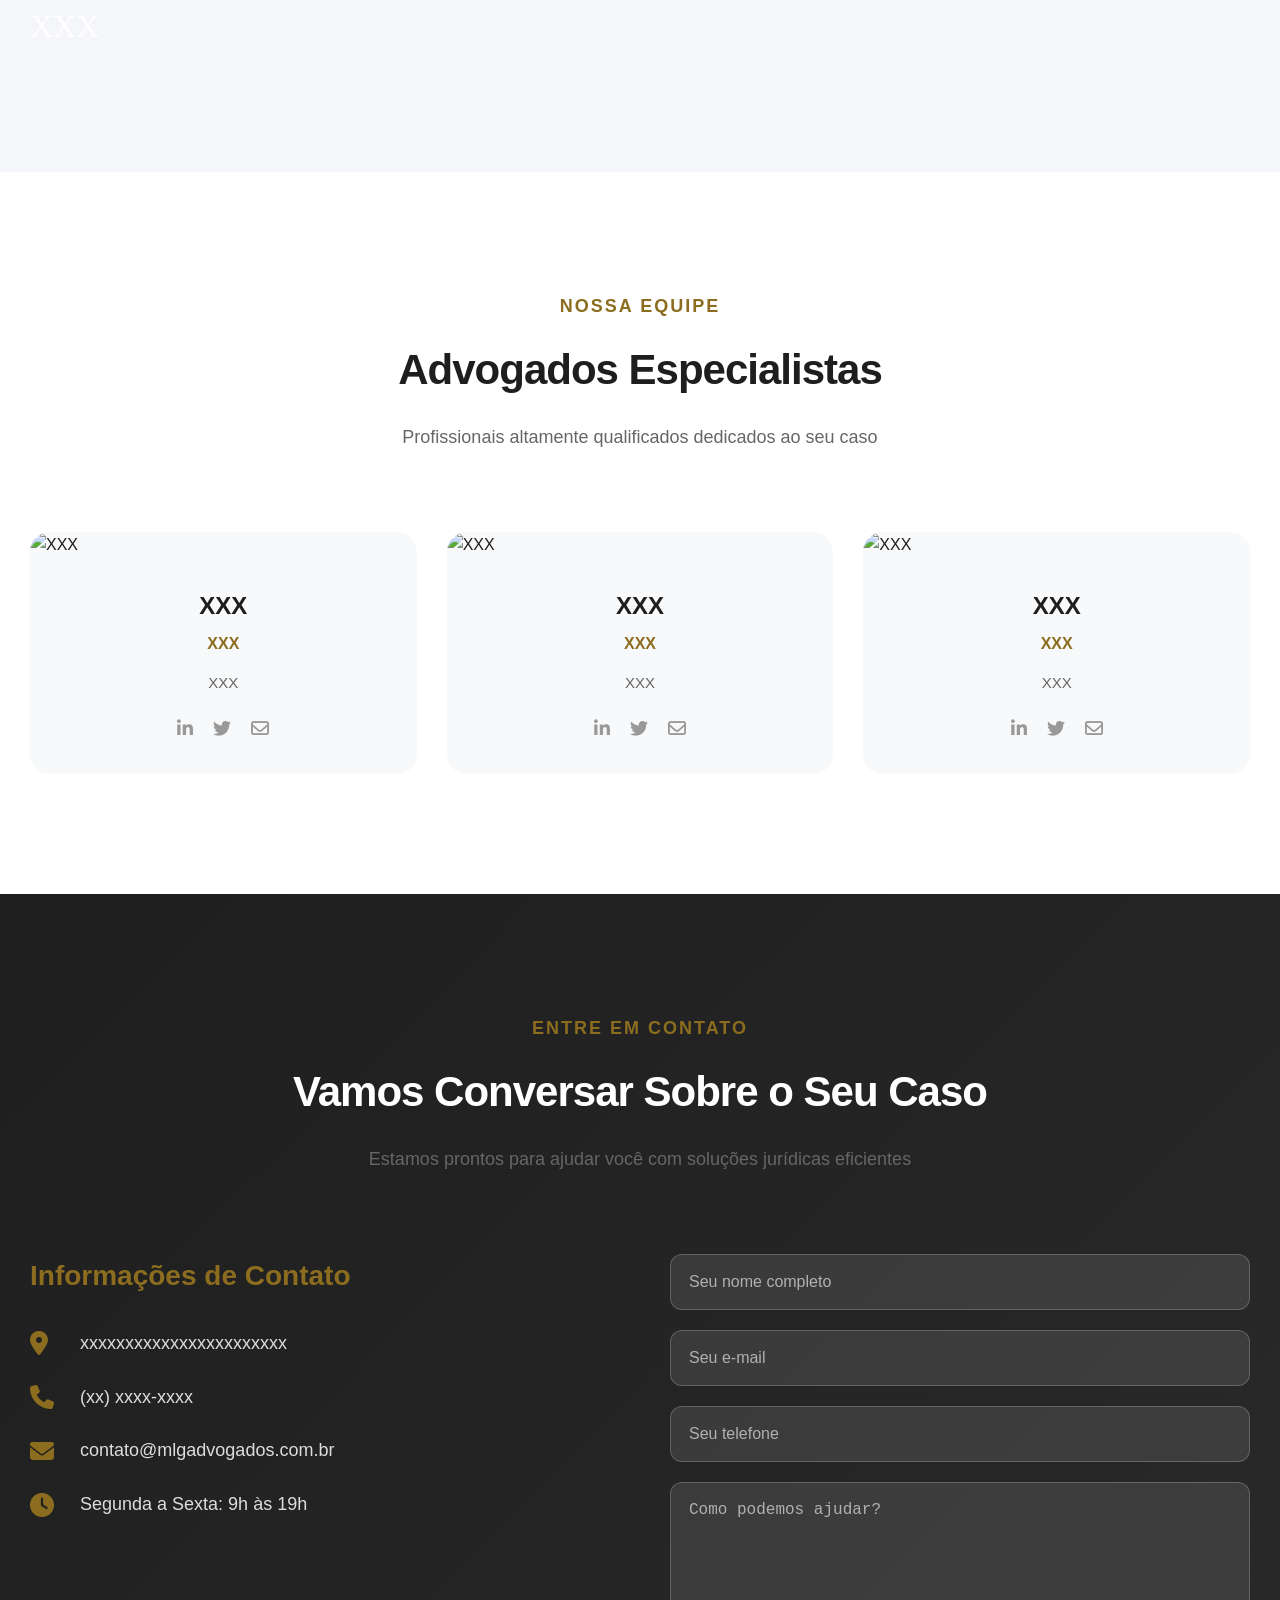
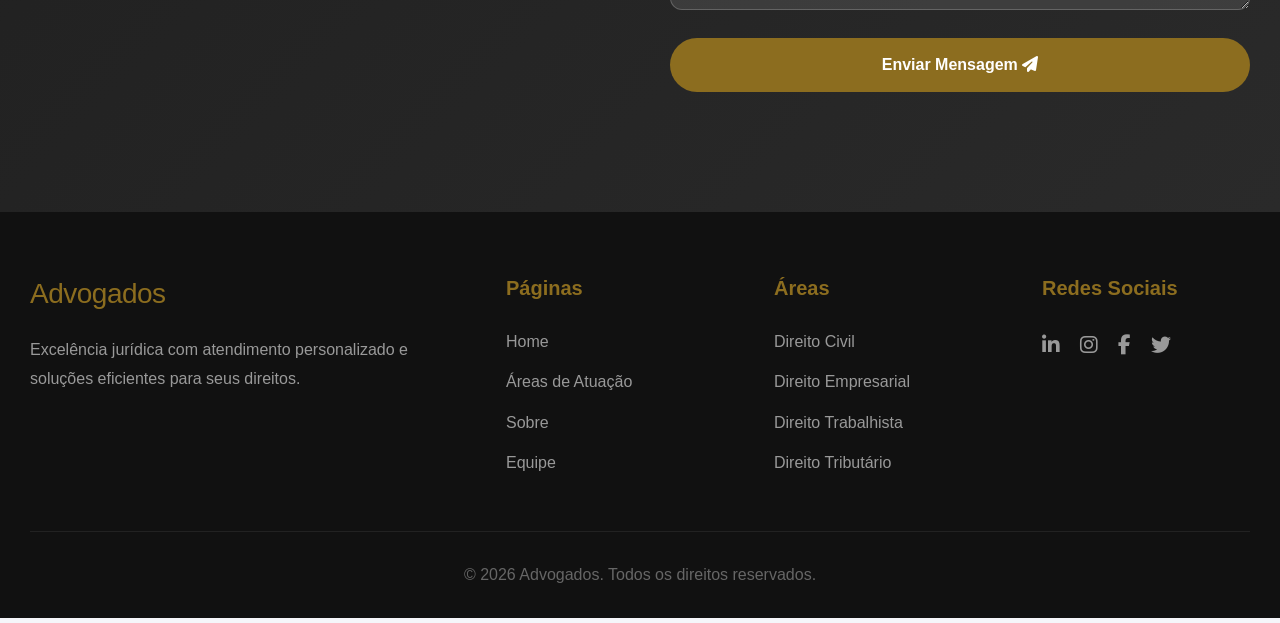
==== commit d6e386e5: "atualização botão menu" ====
--- a/index.html
+++ b/index.html
@@ -23,15 +23,27 @@
         </div>
     </nav>
 
-    <div class="language-switcher" id="languageSwitcher">
-        <button type="button" class="language-toggle" id="languageToggle" aria-expanded="false" aria-controls="languageMenu">
-            <i class="fas fa-globe"></i>
-            <span id="languageLabel">PT</span>
+    <div class="settings-panel" id="settingsPanel">
+        <button type="button" class="settings-toggle" id="settingsToggle" aria-expanded="false" aria-controls="settingsMenu" aria-label="Abrir configurações" title="Abrir configurações">
+            <i class="fas fa-sliders-h"></i>
+            <span class="sr-only" id="settingsToggleText">Abrir configurações</span>
         </button>
-        <div class="language-menu" id="languageMenu">
-            <button type="button" class="language-option active" data-lang="pt" data-i18n="lang.pt">Português</button>
-            <button type="button" class="language-option" data-lang="en" data-i18n="lang.en">English</button>
-            <button type="button" class="language-option" data-lang="es" data-i18n="lang.es">Español</button>
+        <div class="settings-menu" id="settingsMenu">
+            <div class="settings-group">
+                <div class="settings-label" data-i18n="settings.language">Idioma</div>
+                <div class="language-menu" id="languageMenu">
+                    <button type="button" class="language-option active" data-lang="pt" data-i18n="lang.pt">Português</button>
+                    <button type="button" class="language-option" data-lang="en" data-i18n="lang.en">English</button>
+                    <button type="button" class="language-option" data-lang="es" data-i18n="lang.es">Español</button>
+                </div>
+            </div>
+            <div class="settings-group">
+                <div class="settings-label" data-i18n="settings.theme">Tema</div>
+                <button type="button" class="theme-option" id="themeToggle" aria-pressed="false" aria-label="Ativar modo escuro" title="Ativar modo escuro">
+                    <i class="fas fa-moon" id="themeToggleIcon"></i>
+                    <span id="themeToggleText">Ativar modo escuro</span>
+                </button>
+            </div>
         </div>
     </div>
 
--- a/style.css
+++ b/style.css
@@ -206,10 +206,22 @@
     overflow-x: hidden;
 }
 
-.language-switcher {
+.sr-only {
+    position: absolute;
+    width: 1px;
+    height: 1px;
+    padding: 0;
+    margin: -1px;
+    overflow: hidden;
+    clip: rect(0, 0, 0, 0);
+    white-space: nowrap;
+    border: 0;
+}
+
+.settings-panel {
     position: fixed;
-    right: 24px;
-    bottom: 24px;
+    right: max(24px, env(safe-area-inset-right));
+    bottom: max(24px, calc(env(safe-area-inset-bottom) + 24px));
     z-index: 1100;
     display: flex;
     flex-direction: column;
@@ -217,7 +229,7 @@
     gap: 12px;
 }
 
-.language-toggle {
+.settings-toggle {
     width: 58px;
     height: 58px;
     border: none;
@@ -228,25 +240,19 @@
     display: inline-flex;
     align-items: center;
     justify-content: center;
-    gap: 8px;
     cursor: pointer;
-    transition: transform 0.2s ease, box-shadow 0.2s ease;
-    font-size: 15px;
-    font-weight: 700;
-}
-
-.language-toggle:hover {
+    transition: transform 0.2s ease, box-shadow 0.2s ease, background 0.2s ease;
+    font-size: 18px;
+}
+
+.settings-toggle:hover {
     transform: translateY(-2px);
     box-shadow: 0 22px 40px rgba(23, 23, 23, 0.32);
 }
 
-.language-toggle i {
-    font-size: 16px;
-}
-
-.language-menu {
+.settings-menu {
     display: none;
-    min-width: 152px;
+    width: min(220px, calc(100vw - 24px));
     padding: 10px;
     border-radius: 18px;
     background: rgba(255, 255, 255, 0.96);
@@ -254,7 +260,31 @@
     backdrop-filter: blur(14px);
 }
 
-.language-switcher.open .language-menu {
+.settings-panel.open .settings-menu {
+    display: grid;
+    gap: 8px;
+}
+
+.settings-group {
+    display: grid;
+    gap: 8px;
+}
+
+.settings-group + .settings-group {
+    margin-top: 4px;
+    padding-top: 10px;
+    border-top: 1px solid rgba(140, 109, 31, 0.14);
+}
+
+.settings-label {
+    font-size: 12px;
+    font-weight: 700;
+    letter-spacing: 1.1px;
+    text-transform: uppercase;
+    color: #8c6d1f;
+}
+
+.language-menu {
     display: grid;
     gap: 8px;
 }
@@ -276,6 +306,27 @@
     background: #8c6d1f;
     color: #fff;
     border-color: #8c6d1f;
+}
+
+.theme-option {
+    border: 1px solid rgba(140, 109, 31, 0.14);
+    background: #fff;
+    color: #1e1e1e;
+    border-radius: 12px;
+    padding: 12px 14px;
+    font-size: 14px;
+    font-weight: 600;
+    cursor: pointer;
+    transition: background-color 0.2s ease, color 0.2s ease, border-color 0.2s ease;
+    display: inline-flex;
+    align-items: center;
+    gap: 10px;
+    justify-content: flex-start;
+}
+
+.theme-option:hover {
+    border-color: #8c6d1f;
+    color: #8c6d1f;
 }
 
 .container {
@@ -929,6 +980,183 @@
     color: #666;
 }
 
+body.dark-theme {
+    background: #0b1118;
+    color: #edf2f7;
+}
+
+body.dark-theme .navbar {
+    background: #0f1722;
+    box-shadow: 0 8px 24px rgba(0, 0, 0, 0.45);
+}
+
+body.dark-theme .nav-menu li a,
+body.dark-theme .section-title,
+body.dark-theme .hero-text h1,
+body.dark-theme .area-card h3,
+body.dark-theme .membro-info h3,
+body.dark-theme .btn-secondary,
+body.dark-theme .footer-bottom {
+    color: #f8fafc;
+}
+
+body.dark-theme .nav-menu li a:hover,
+body.dark-theme .nav-menu li a:hover::after,
+body.dark-theme .section-subtitle,
+body.dark-theme .area-icon,
+body.dark-theme .membro-cargo,
+body.dark-theme .info-item i,
+body.dark-theme .footer-col h4,
+body.dark-theme .social-links a:hover,
+body.dark-theme .footer-col ul li a:hover,
+body.dark-theme .stat-number,
+body.dark-theme .stat-label,
+body.dark-theme .signature {
+    color: #d7a649;
+}
+
+body.dark-theme .hero {
+    background: linear-gradient(180deg, #101824 0%, #0c121b 100%);
+}
+
+body.dark-theme .hero::before {
+    background: rgba(8, 12, 19, 0.32);
+}
+
+body.dark-theme .hero-highlight {
+    background: rgba(15, 23, 34, 0.92);
+    color: #f4c56f;
+    box-shadow: 0 10px 24px rgba(0, 0, 0, 0.24);
+}
+
+body.dark-theme .hero-text p,
+body.dark-theme .section-description,
+body.dark-theme .area-card p,
+body.dark-theme .membro-desc,
+body.dark-theme .footer-col p,
+body.dark-theme .footer-col ul li a,
+body.dark-theme .social-links a,
+body.dark-theme .footer-bottom,
+body.dark-theme .info-item p {
+    color: #94a3b8;
+}
+
+body.dark-theme .btn-primary {
+    box-shadow: 0 14px 30px rgba(140, 109, 31, 0.28);
+}
+
+body.dark-theme .btn-primary:hover {
+    background-color: transparent;
+    color: #f4c56f;
+    border-color: #f4c56f;
+}
+
+body.dark-theme .btn-secondary {
+    border-color: rgba(241, 245, 249, 0.55);
+}
+
+body.dark-theme .btn-secondary:hover {
+    background: #f8fafc;
+    color: #111827;
+}
+
+body.dark-theme .areas,
+body.dark-theme .equipe {
+    background: #0b1118;
+}
+
+body.dark-theme .area-card,
+body.dark-theme .membro-card {
+    background: #111a26;
+    border-color: rgba(215, 166, 73, 0.16);
+    box-shadow: 0 18px 40px rgba(0, 0, 0, 0.18);
+}
+
+body.dark-theme .area-card:hover,
+body.dark-theme .membro-card:hover {
+    background: #152131;
+    box-shadow: 0 24px 50px rgba(0, 0, 0, 0.28);
+}
+
+body.dark-theme .stats-grid {
+    background: #06090f;
+    box-shadow: 0 20px 40px rgba(0, 0, 0, 0.32);
+}
+
+body.dark-theme .sobre {
+    background: linear-gradient(rgba(4, 8, 12, 0.72), rgba(4, 8, 12, 0.72)), url('https://images.unsplash.com/photo-1515378791036-0648a3ef77b2?auto=format&fit=crop&w=1500&q=80') center center/cover no-repeat;
+}
+
+body.dark-theme .sobre::before {
+    background: rgba(8, 11, 18, 0.14);
+}
+
+body.dark-theme .sobre-text h2,
+body.dark-theme .sobre .sobre-text a.logo span {
+    color: #f4c56f;
+}
+
+body.dark-theme .sobre-text p,
+body.dark-theme .sobre .section-subtitle,
+body.dark-theme .sobre .signature {
+    color: #e5edf6;
+}
+
+body.dark-theme .contato {
+    background: linear-gradient(135deg, #080d13 0%, #121a24 100%);
+}
+
+body.dark-theme .form-group input,
+body.dark-theme .form-group textarea {
+    background: rgba(148, 163, 184, 0.08);
+    border-color: rgba(148, 163, 184, 0.24);
+}
+
+body.dark-theme .form-group input:focus,
+body.dark-theme .form-group textarea:focus {
+    background: rgba(148, 163, 184, 0.14);
+}
+
+body.dark-theme footer {
+    background: #05080c;
+}
+
+body.dark-theme .settings-menu {
+    background: rgba(15, 23, 34, 0.96);
+    box-shadow: 0 22px 50px rgba(0, 0, 0, 0.32);
+}
+
+body.dark-theme .settings-label {
+    color: #d7a649;
+}
+
+body.dark-theme .settings-group + .settings-group {
+    border-top-color: rgba(215, 166, 73, 0.18);
+}
+
+body.dark-theme .language-option {
+    background: #111a26;
+    color: #e5edf6;
+    border-color: rgba(215, 166, 73, 0.22);
+}
+
+body.dark-theme .theme-option {
+    background: #111a26;
+    color: #e5edf6;
+    border-color: rgba(215, 166, 73, 0.22);
+}
+
+body.dark-theme .theme-option:hover {
+    color: #f4c56f;
+    border-color: #d7a649;
+}
+
+body.dark-theme .settings-toggle {
+    background: linear-gradient(135deg, #f4c56f 0%, #d7a649 100%);
+    color: #111827;
+    box-shadow: 0 18px 35px rgba(215, 166, 73, 0.24);
+}
+
 /* Responsive */
 @media (max-width: 1024px) {
     .container,
@@ -982,10 +1210,13 @@
 
     .nav-menu {
         width: 100%;
-        gap: 12px;
-        overflow-x: auto;
-        white-space: nowrap;
+        max-width: 100%;
+        gap: 8px 12px;
+        overflow-x: visible;
+        white-space: normal;
         padding-bottom: 6px;
+        flex-wrap: wrap;
+        justify-content: center;
     }
 
     .nav-menu::-webkit-scrollbar {
@@ -993,14 +1224,16 @@
     }
 
     .nav-menu li {
-        flex: 0 0 auto;
+        flex: 0 1 auto;
+        min-width: 0;
     }
 
     .nav-menu li a {
         display: inline-flex;
         align-items: center;
         min-height: 40px;
-        padding: 8px 0;
+        padding: 8px 10px;
+        text-align: center;
     }
 
     .nav-links {
@@ -1019,18 +1252,18 @@
         padding: 72px 0;
     }
 
-    .language-switcher {
-        right: 16px;
-        bottom: 16px;
-    }
-
-    .language-toggle {
+    .settings-panel {
+        right: max(16px, env(safe-area-inset-right));
+        bottom: max(16px, calc(env(safe-area-inset-bottom) + 16px));
+    }
+
+    .settings-toggle {
         width: 54px;
         height: 54px;
     }
 
-    .language-menu {
-        min-width: 138px;
+    .settings-menu {
+        width: min(210px, calc(100vw - 20px));
         padding: 8px;
     }
 
@@ -1189,7 +1422,7 @@
         justify-content: center;
         flex-wrap: wrap;
     }
-    
+}
 
 @media (max-width: 480px) {
     .logo {
@@ -1231,12 +1464,12 @@
         padding-right: 16px;
     }
 
-    .language-switcher {
-        right: 12px;
-        bottom: 12px;
-    }
-
-    .language-toggle {
+    .settings-panel {
+        right: max(12px, env(safe-area-inset-right));
+        bottom: max(12px, calc(env(safe-area-inset-bottom) + 12px));
+    }
+
+    .settings-toggle {
         width: 50px;
         height: 50px;
         font-size: 13px;
@@ -1246,8 +1479,18 @@
         padding: 9px 12px;
         font-size: 13px;
     }
-}
-    .section-title {
-        font-size: 32px;
-    }
-}
+
+    .theme-option {
+        padding: 10px 12px;
+        font-size: 13px;
+    }
+
+    .nav-menu {
+        gap: 6px 8px;
+    }
+
+    .nav-menu li a {
+        font-size: 14px;
+        padding: 8px;
+    }
+}
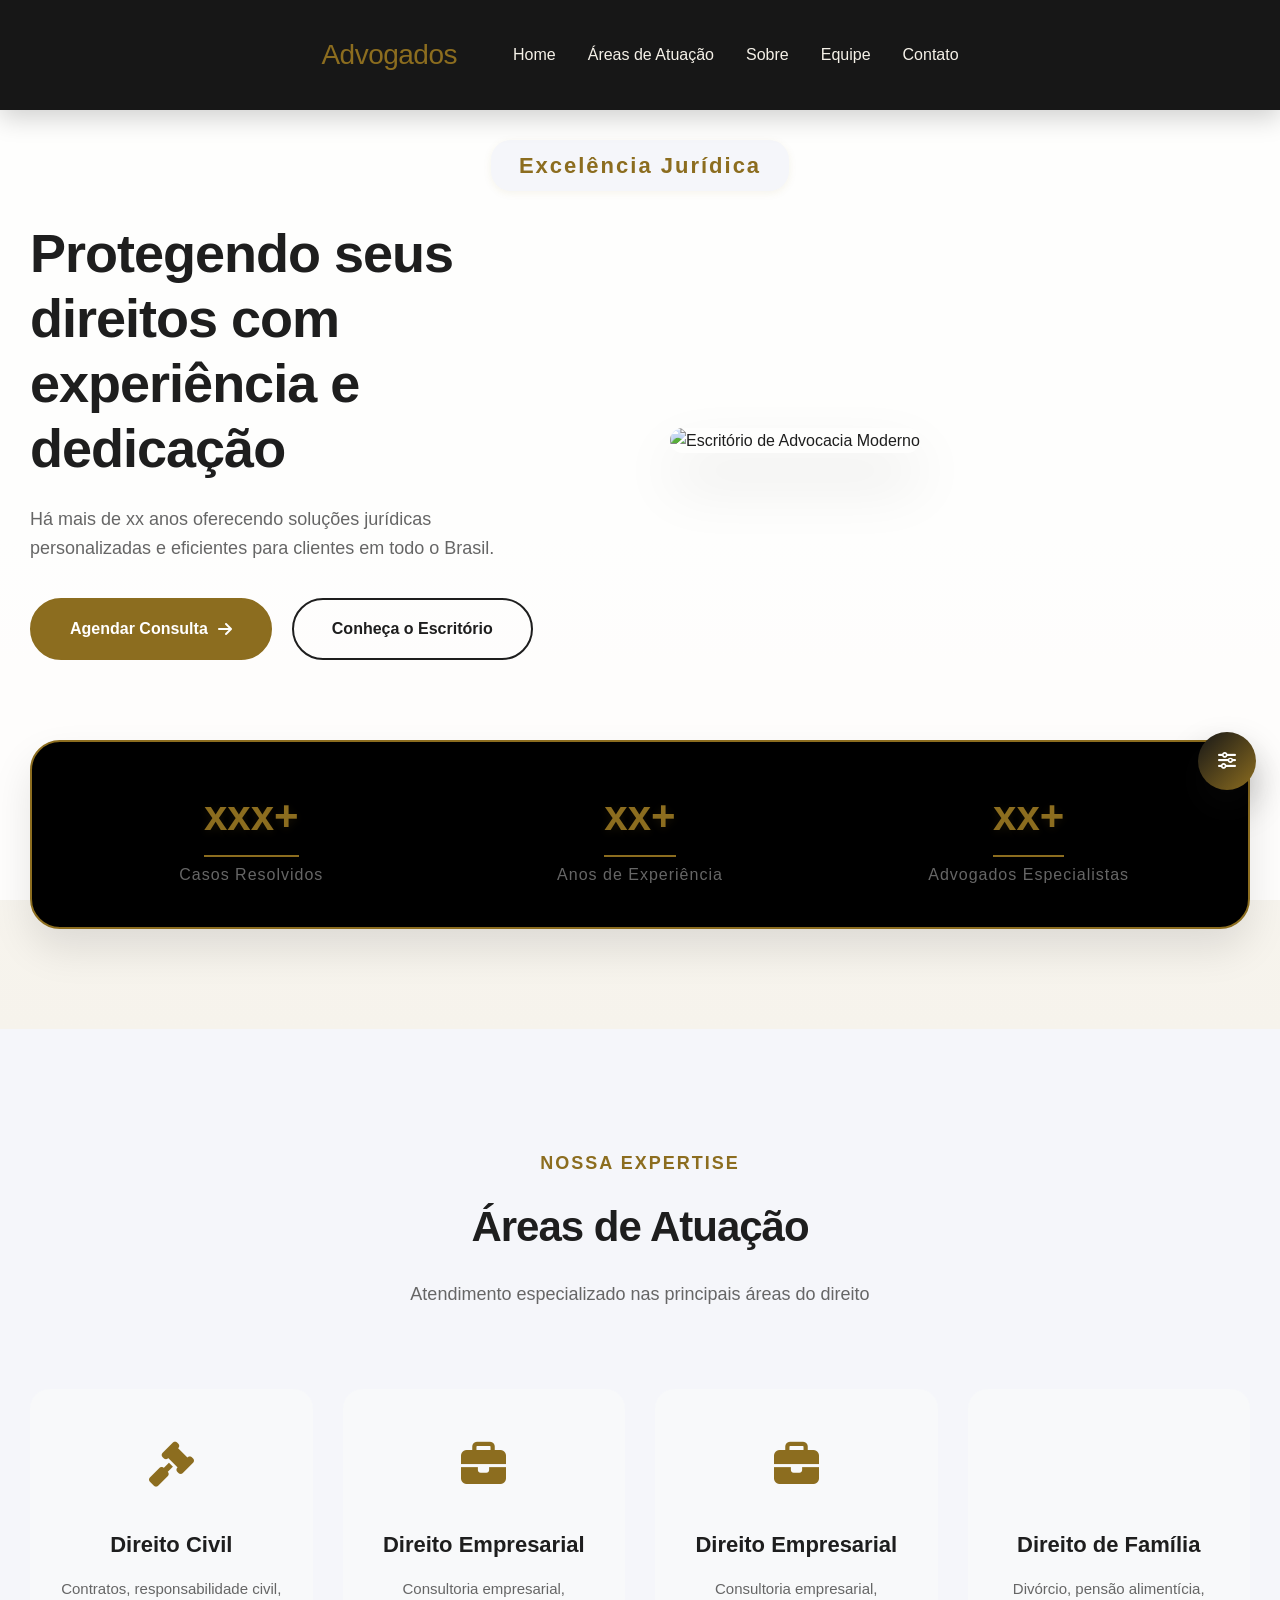
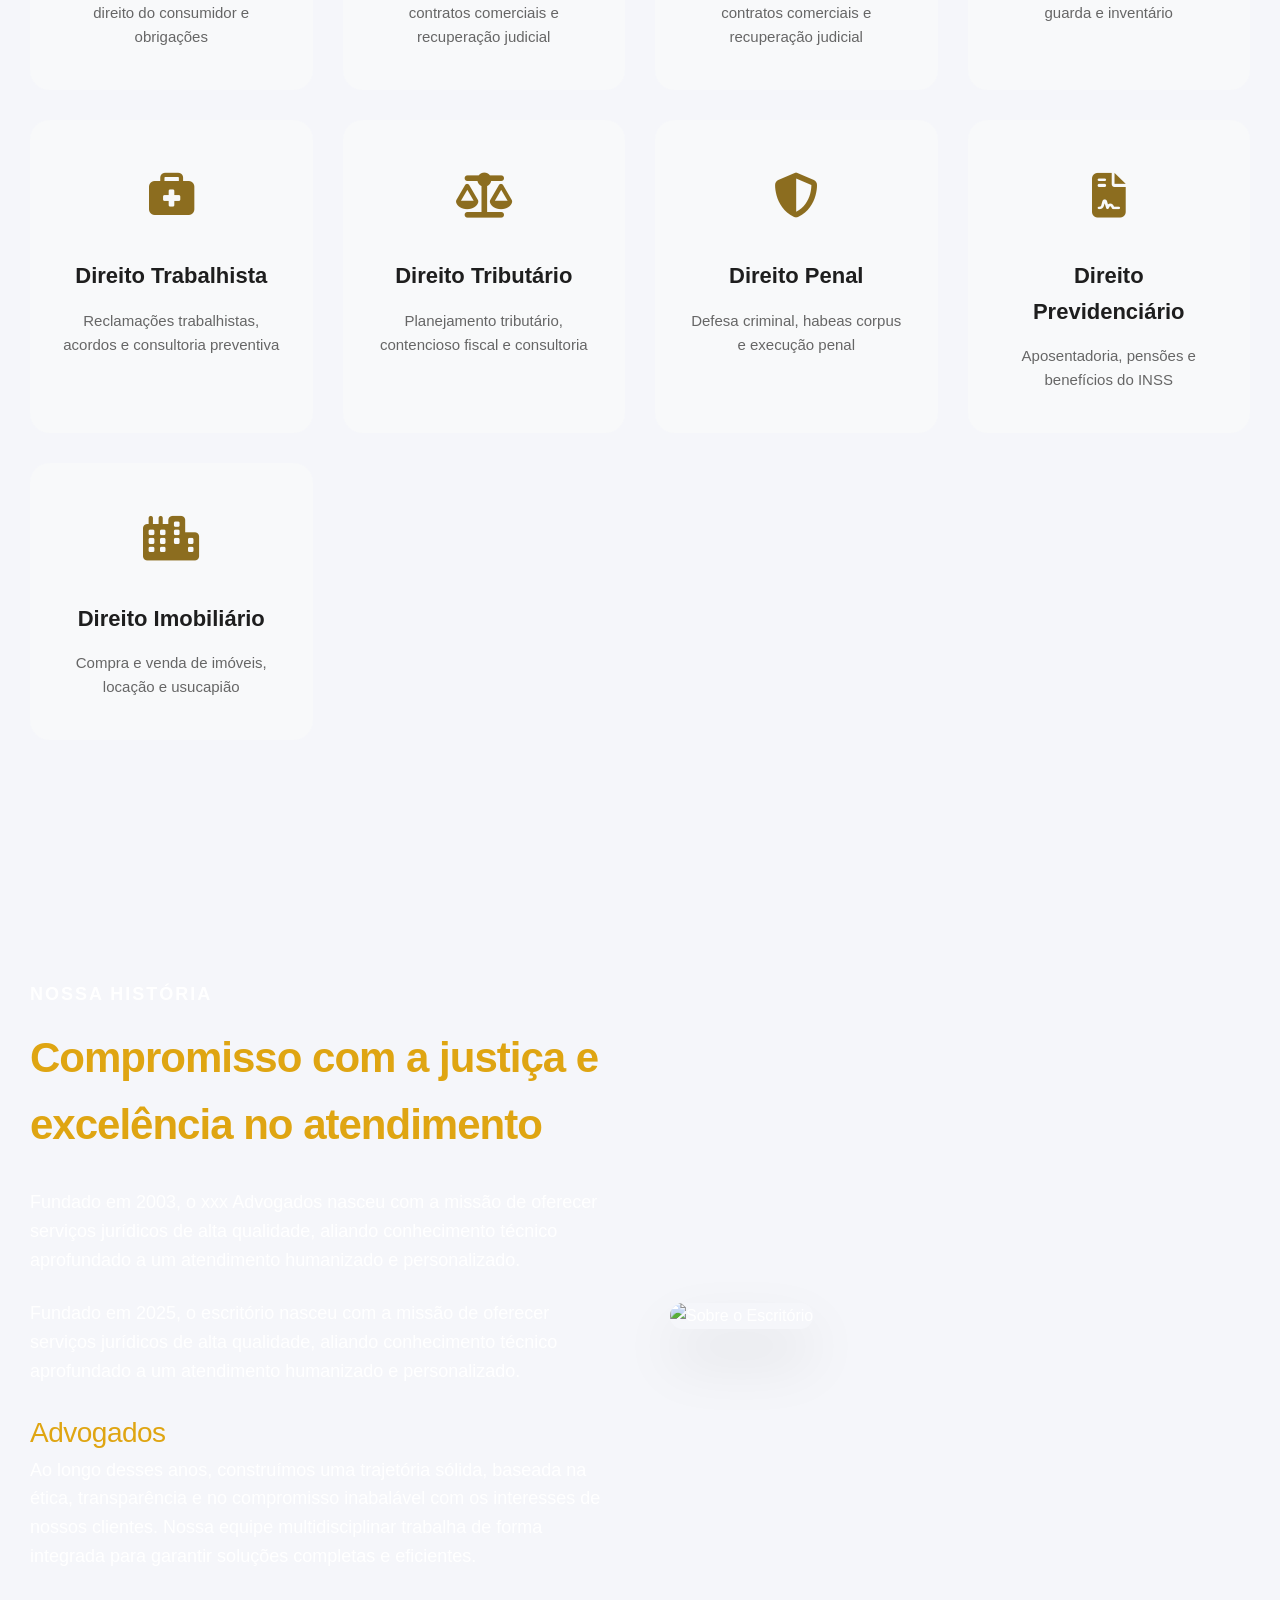
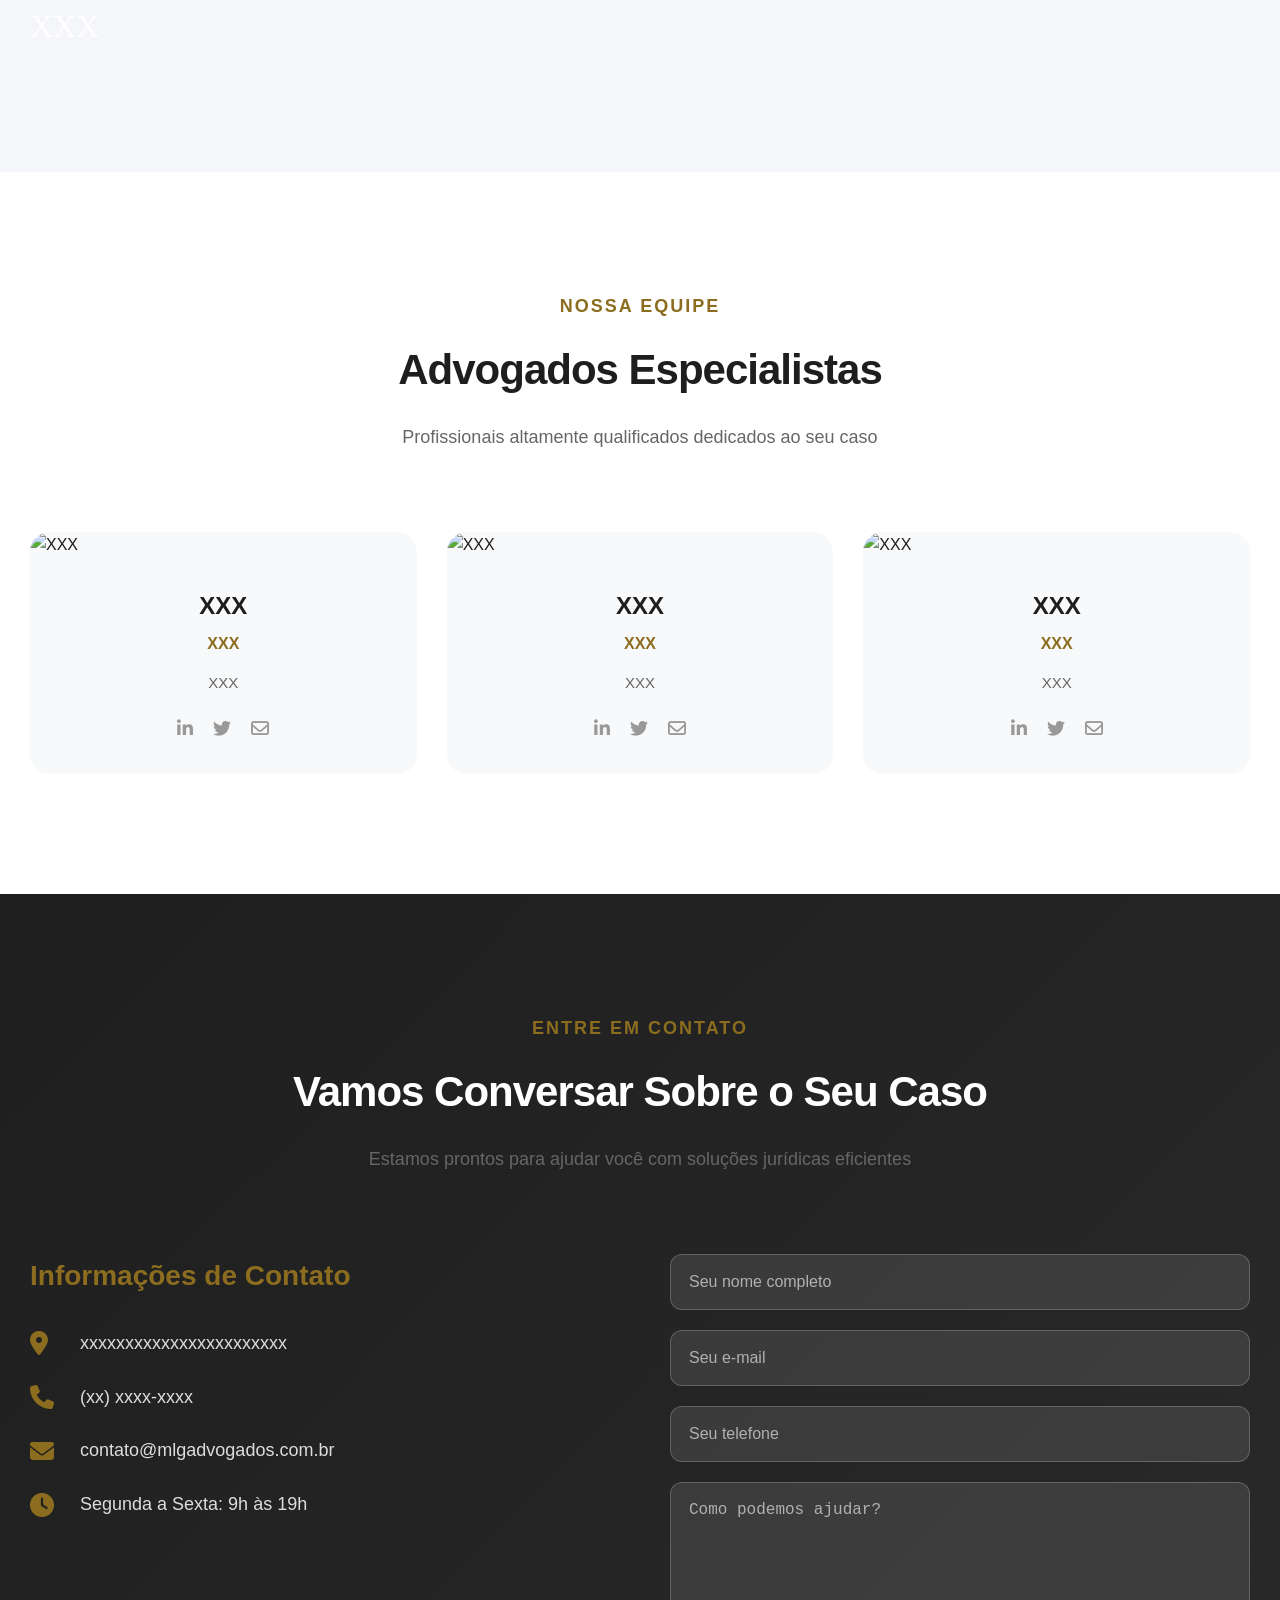
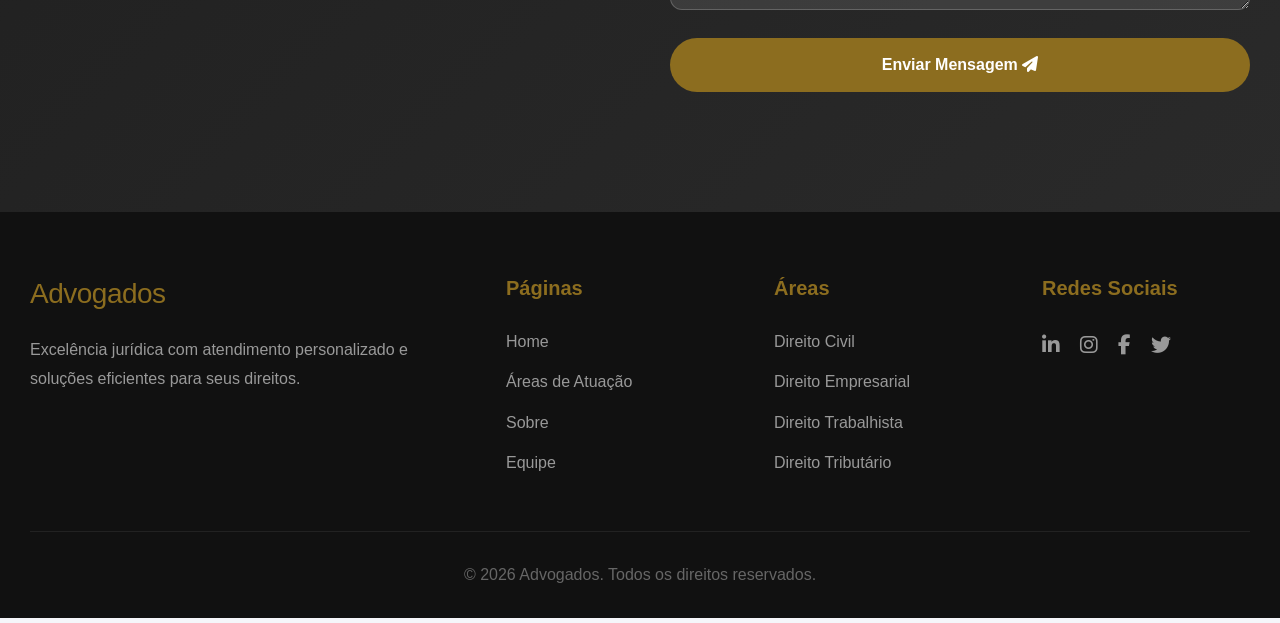
==== commit 3dd543be: "vlibras" ====
--- a/index.html
+++ b/index.html
@@ -44,6 +44,13 @@
                     <span id="themeToggleText">Ativar modo escuro</span>
                 </button>
             </div>
+            <div class="settings-group">
+                <div class="settings-label" data-i18n="settings.accessibility">Acessibilidade</div>
+                <button type="button" class="font-option" id="fontSizeToggle" aria-pressed="false" aria-label="Aumentar fonte" title="Aumentar fonte">
+                    <i class="fas fa-text-height" id="fontSizeToggleIcon"></i>
+                    <span id="fontSizeToggleText">Aumentar fonte</span>
+                </button>
+            </div>
         </div>
     </div>
 
@@ -317,6 +324,16 @@
             </div>
         </div>
     </footer>
+    <div vw class="enabled">
+        <div vw-access-button class="active"></div>
+        <div vw-plugin-wrapper>
+            <div class="vw-plugin-top-wrapper"></div>
+        </div>
+    </div>
     <script src="script.js"></script>
+    <script src="https://vlibras.gov.br/app/vlibras-plugin.js"></script>
+    <script>
+        new window.VLibras.Widget('https://vlibras.gov.br/app');
+    </script>
 </body>
 </html>
--- a/style.css
+++ b/style.css
@@ -221,7 +221,7 @@
 .settings-panel {
     position: fixed;
     right: max(24px, env(safe-area-inset-right));
-    bottom: max(24px, calc(env(safe-area-inset-bottom) + 24px));
+    bottom: max(110px, calc(env(safe-area-inset-bottom) + 110px));
     z-index: 1100;
     display: flex;
     flex-direction: column;
@@ -329,6 +329,83 @@
     color: #8c6d1f;
 }
 
+.font-option {
+    border: 1px solid rgba(140, 109, 31, 0.14);
+    background: #fff;
+    color: #1e1e1e;
+    border-radius: 12px;
+    padding: 12px 14px;
+    font-size: 14px;
+    font-weight: 600;
+    cursor: pointer;
+    transition: background-color 0.2s ease, color 0.2s ease, border-color 0.2s ease;
+    display: inline-flex;
+    align-items: center;
+    gap: 10px;
+    justify-content: flex-start;
+}
+
+.font-option:hover {
+    border-color: #8c6d1f;
+    color: #8c6d1f;
+}
+
+body.font-large {
+    font-size: 17px;
+    line-height: 1.75;
+}
+
+body.font-large .nav-menu li a,
+body.font-large .hero-text p,
+body.font-large .section-description,
+body.font-large .sobre-text p,
+body.font-large .area-card p,
+body.font-large .membro-desc,
+body.font-large .info-item p,
+body.font-large .footer-col p,
+body.font-large .footer-col ul li a,
+body.font-large .language-option,
+body.font-large .theme-option,
+body.font-large .font-option,
+body.font-large .btn-primary,
+body.font-large .btn-secondary,
+body.font-large .btn-enviar,
+body.font-large .form-group input,
+body.font-large .form-group textarea {
+    font-size: 1.04em;
+}
+
+body.font-large .hero-text h1 {
+    font-size: clamp(3rem, 4.8vw, 4rem);
+    line-height: 1.2;
+}
+
+body.font-large .section-title,
+body.font-large .sobre-text h2 {
+    font-size: clamp(2.4rem, 3.8vw, 3.2rem);
+    line-height: 1.2;
+}
+
+body.font-large .section-subtitle,
+body.font-large .contato-info h3,
+body.font-large .area-card h3,
+body.font-large .membro-info h3,
+body.font-large .stat-label,
+body.font-large .settings-label {
+    font-size: 1.12em;
+}
+
+body.font-large .stat-number {
+    font-size: clamp(3rem, 4vw, 3.6rem);
+}
+
+body.font-large .btn-primary,
+body.font-large .btn-secondary,
+body.font-large .btn-enviar {
+    padding-top: 18px;
+    padding-bottom: 18px;
+}
+
 .container {
     max-width: 1300px;
     margin: 0 auto;
@@ -1146,7 +1223,18 @@
     border-color: rgba(215, 166, 73, 0.22);
 }
 
+body.dark-theme .font-option {
+    background: #111a26;
+    color: #e5edf6;
+    border-color: rgba(215, 166, 73, 0.22);
+}
+
 body.dark-theme .theme-option:hover {
+    color: #f4c56f;
+    border-color: #d7a649;
+}
+
+body.dark-theme .font-option:hover {
     color: #f4c56f;
     border-color: #d7a649;
 }
@@ -1253,8 +1341,10 @@
     }
 
     .settings-panel {
-        right: max(16px, env(safe-area-inset-right));
+        left: max(16px, env(safe-area-inset-left));
+        right: auto;
         bottom: max(16px, calc(env(safe-area-inset-bottom) + 16px));
+        align-items: flex-start;
     }
 
     .settings-toggle {
@@ -1263,7 +1353,7 @@
     }
 
     .settings-menu {
-        width: min(210px, calc(100vw - 20px));
+        width: min(210px, calc(100vw - 88px));
         padding: 8px;
     }
 
@@ -1421,6 +1511,39 @@
     .social-links {
         justify-content: center;
         flex-wrap: wrap;
+    }
+
+    body.font-large {
+        font-size: 16px;
+    }
+
+    body.font-large .hero-text h1 {
+        font-size: clamp(2.4rem, 8vw, 3rem);
+    }
+
+    body.font-large .section-title,
+    body.font-large .sobre-text h2 {
+        font-size: clamp(2rem, 6vw, 2.5rem);
+    }
+
+    body.font-large .nav-menu li a,
+    body.font-large .hero-text p,
+    body.font-large .section-description,
+    body.font-large .sobre-text p,
+    body.font-large .info-item p,
+    body.font-large .membro-desc,
+    body.font-large .footer-col p,
+    body.font-large .footer-col ul li a,
+    body.font-large .btn-primary,
+    body.font-large .btn-secondary,
+    body.font-large .btn-enviar,
+    body.font-large .form-group input,
+    body.font-large .form-group textarea {
+        font-size: 1em;
+    }
+
+    body.font-large .stat-number {
+        font-size: clamp(2.4rem, 8vw, 3rem);
     }
 }
 
@@ -1465,8 +1588,10 @@
     }
 
     .settings-panel {
-        right: max(12px, env(safe-area-inset-right));
+        left: max(12px, env(safe-area-inset-left));
+        right: auto;
         bottom: max(12px, calc(env(safe-area-inset-bottom) + 12px));
+        align-items: flex-start;
     }
 
     .settings-toggle {
@@ -1485,6 +1610,11 @@
         font-size: 13px;
     }
 
+    .font-option {
+        padding: 10px 12px;
+        font-size: 13px;
+    }
+
     .nav-menu {
         gap: 6px 8px;
     }
@@ -1493,4 +1623,14 @@
         font-size: 14px;
         padding: 8px;
     }
-}
+
+    body.font-large .hero-text h1,
+    body.font-large .section-title,
+    body.font-large .sobre-text h2 {
+        line-height: 1.18;
+    }
+
+    body.font-large .settings-menu {
+        width: min(230px, calc(100vw - 20px));
+    }
+}
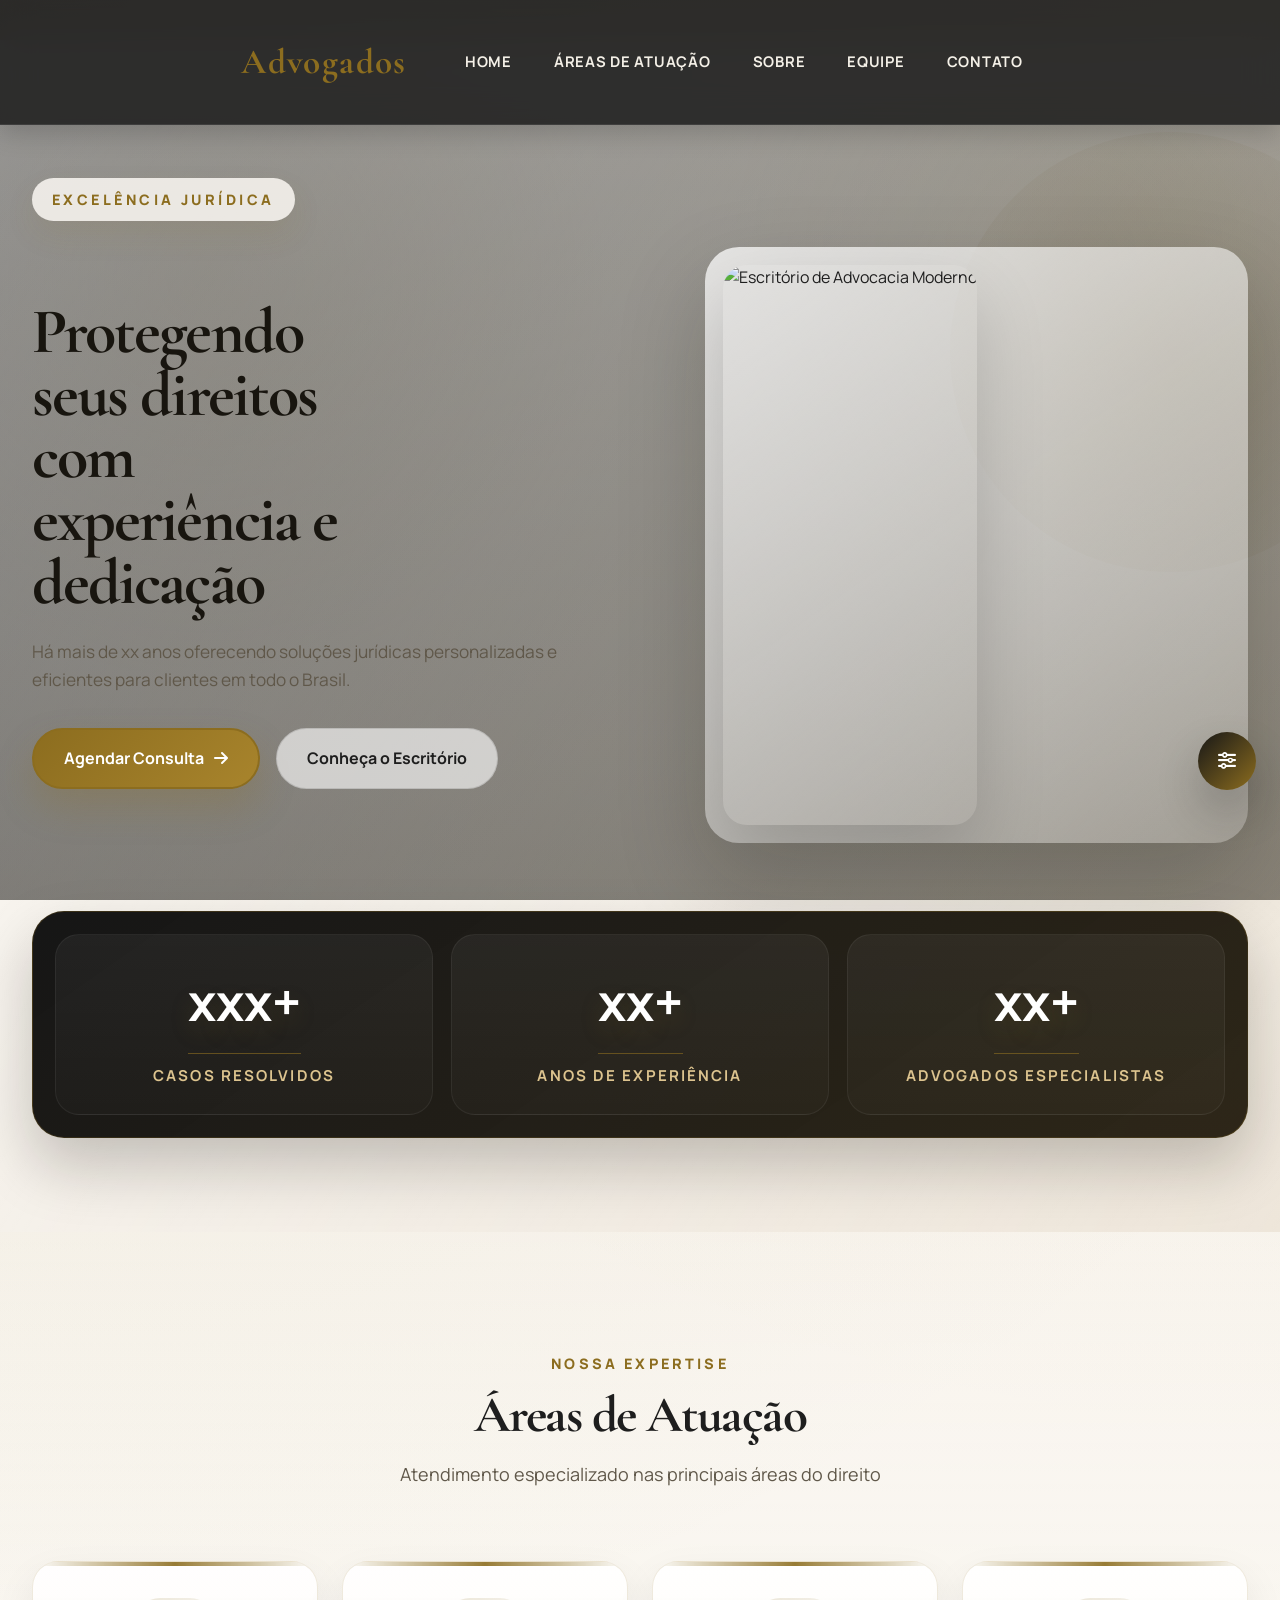
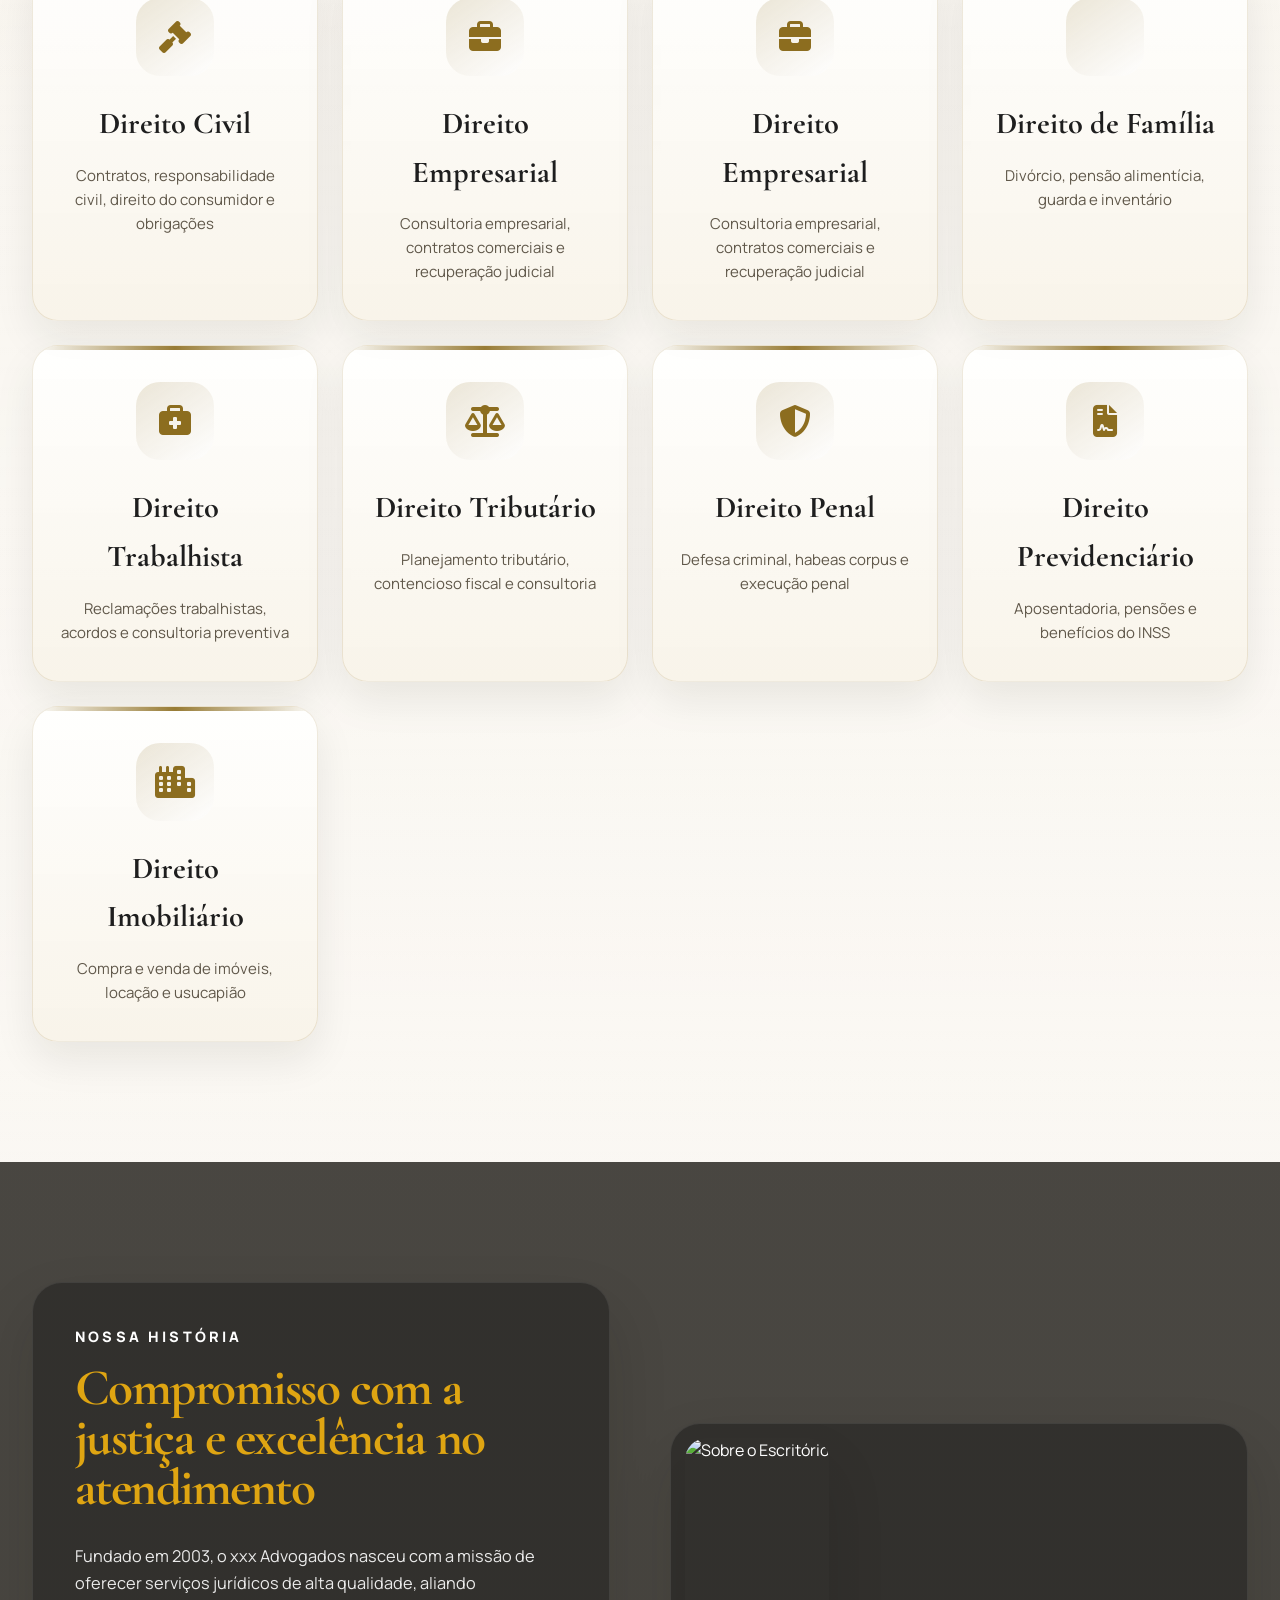
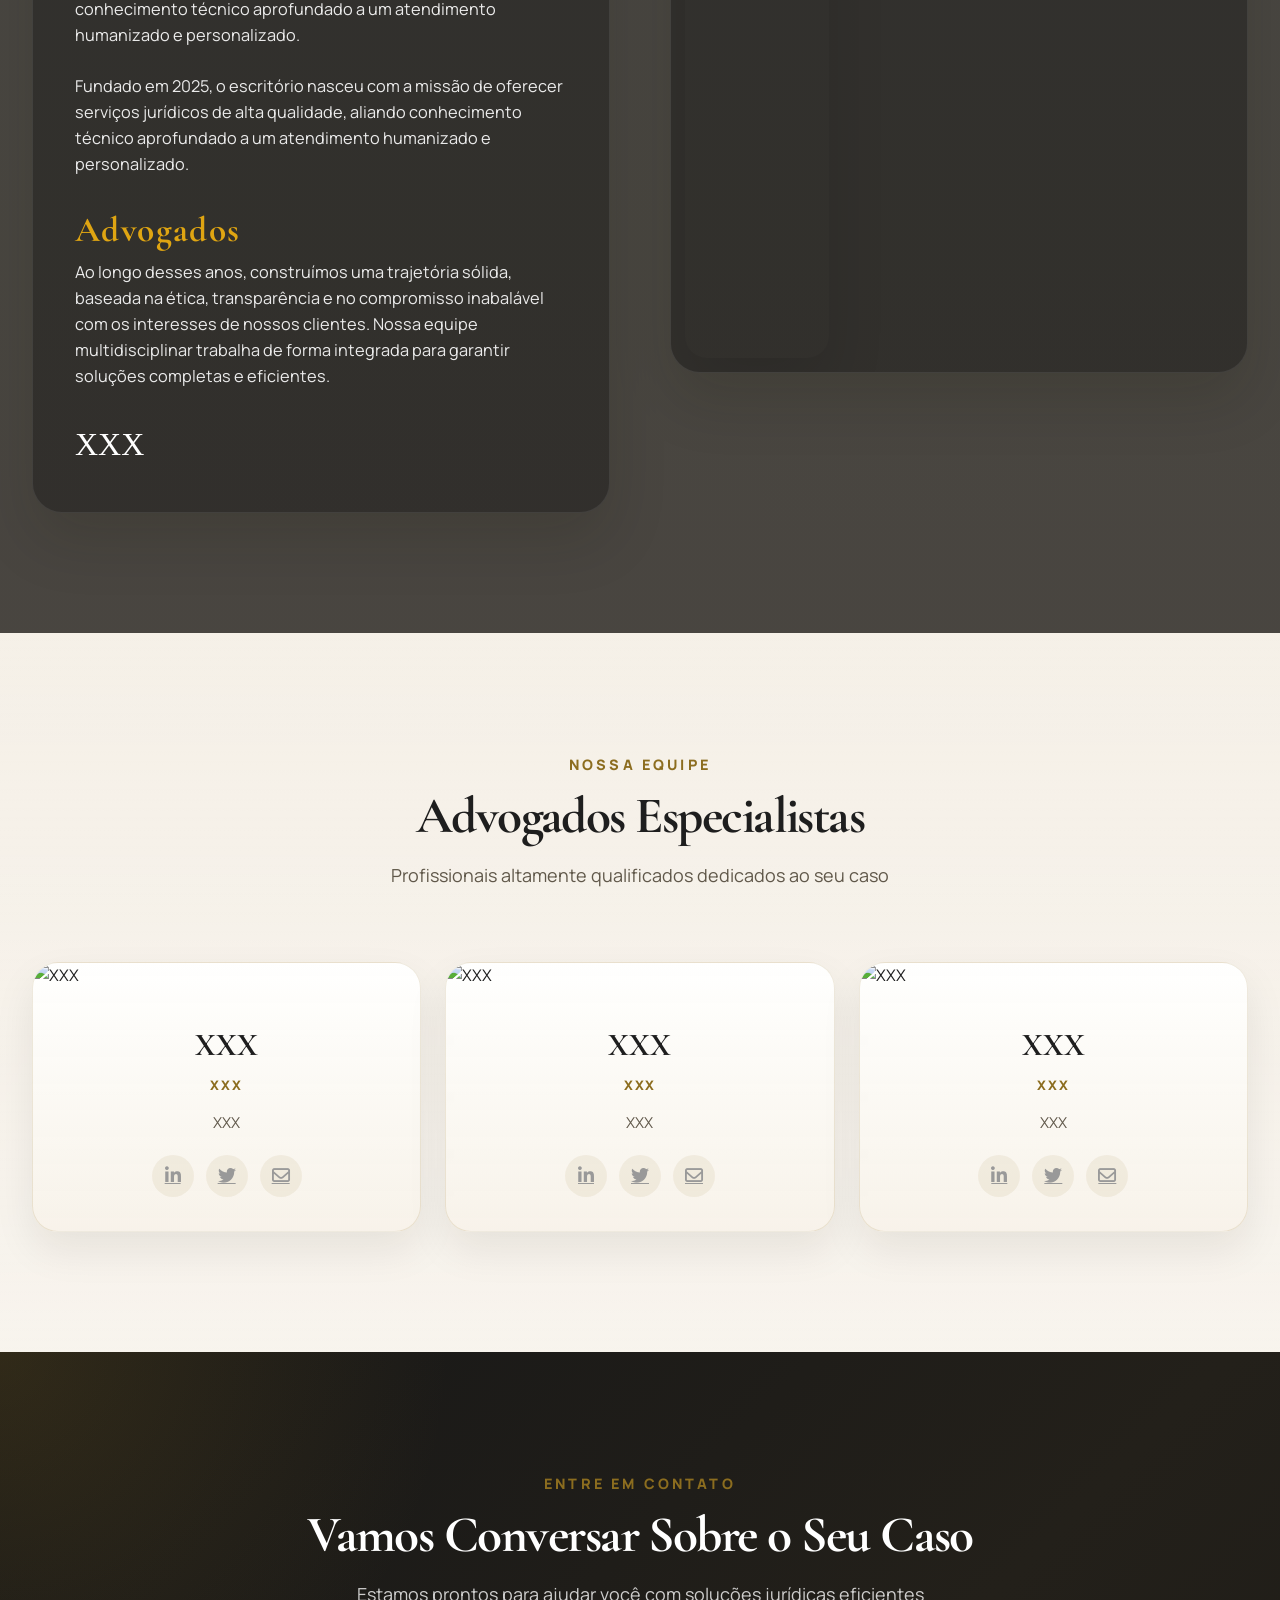
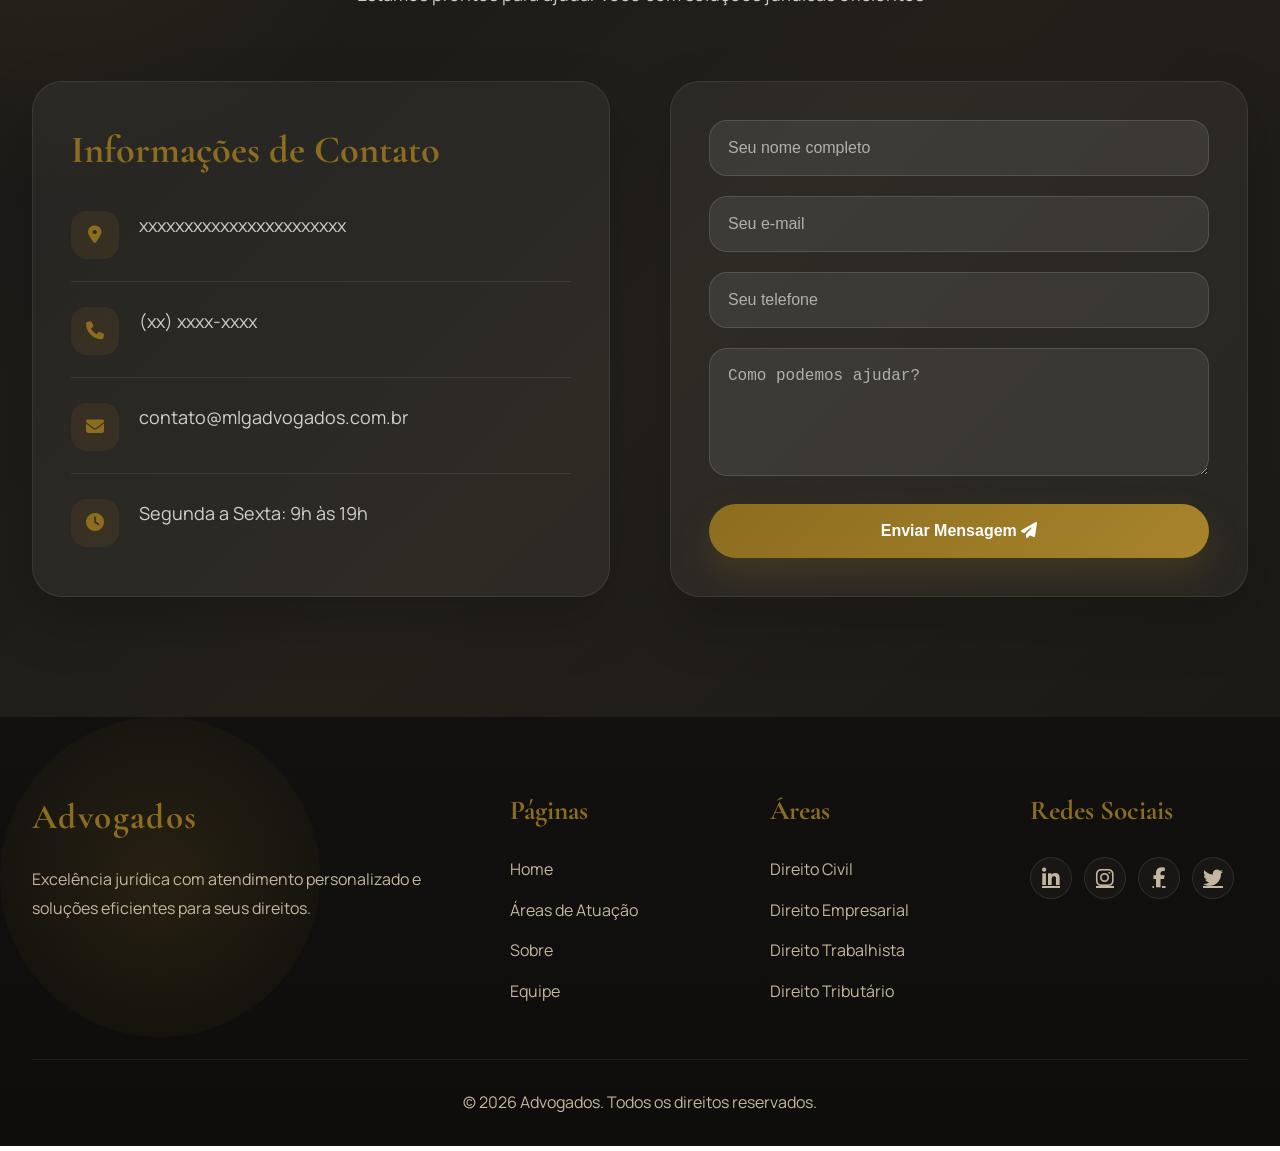
==== commit 98708d48: "atualização designer" ====
--- a/index.html
+++ b/index.html
@@ -4,9 +4,11 @@
     <meta charset="UTF-8">
     <meta name="viewport" content="width=device-width, initial-scale=1.0">
     <title data-i18n="meta.title">Advogados | Escritório de Advocacia</title>
+    <link rel="preconnect" href="https://fonts.googleapis.com">
+    <link rel="preconnect" href="https://fonts.gstatic.com" crossorigin>
+    <link href="https://fonts.googleapis.com/css2?family=Cormorant+Garamond:wght@500;600;700&family=Manrope:wght@400;500;600;700;800&display=swap" rel="stylesheet">
     <link rel="stylesheet" href="https://cdnjs.cloudflare.com/ajax/libs/font-awesome/6.4.0/css/all.min.css">
-        <link rel="stylesheet" href="https://cdnjs.cloudflare.com/ajax/libs/font-awesome/6.4.0/css/all.min.css">
-        <link rel="stylesheet" href="style.css">
+    <link rel="stylesheet" href="style.css">
 </head>
 <body>
     <!-- Barra de Navegação Superior -->
--- a/style.css
+++ b/style.css
@@ -1634,3 +1634,742 @@
         width: min(230px, calc(100vw - 20px));
     }
 }
+
+/* Visual refresh */
+:root {
+    --page-bg: #f5f1e8;
+    --page-bg-soft: #fbf7f0;
+    --surface: rgba(255, 255, 255, 0.76);
+    --surface-strong: #ffffff;
+    --surface-muted: #f4eee2;
+    --text-color: #1e1e1e;
+    --text-soft: #60584a;
+    --accent: #8c6d1f;
+    --accent-strong: #6b5218;
+    --border-soft: rgba(140, 109, 31, 0.14);
+    --shadow-soft: 0 18px 40px rgba(28, 22, 12, 0.08);
+    --shadow-medium: 0 28px 60px rgba(24, 18, 10, 0.14);
+    --shadow-strong: 0 36px 90px rgba(17, 13, 8, 0.2);
+}
+
+body {
+    font-family: 'Manrope', 'Segoe UI', sans-serif;
+    background:
+        radial-gradient(circle at top left, rgba(140, 109, 31, 0.14), transparent 28%),
+        radial-gradient(circle at top right, rgba(140, 109, 31, 0.08), transparent 24%),
+        linear-gradient(180deg, #f7f3eb 0%, #f9f5ee 35%, #efe7da 100%);
+    color: var(--text-color);
+    min-height: 100vh;
+}
+
+body::before {
+    content: '';
+    position: fixed;
+    inset: 0;
+    background-image:
+        linear-gradient(rgba(255, 255, 255, 0.22) 1px, transparent 1px),
+        linear-gradient(90deg, rgba(255, 255, 255, 0.18) 1px, transparent 1px);
+    background-size: 84px 84px;
+    opacity: 0.2;
+    pointer-events: none;
+    z-index: -1;
+}
+
+h1,
+h2,
+h3,
+h4,
+.logo {
+    font-family: 'Cormorant Garamond', Georgia, serif;
+}
+
+#home,
+#areas,
+#sobre,
+#equipe,
+#contato {
+    scroll-margin-top: 110px;
+}
+
+.container,
+.nav-container {
+    max-width: 1280px;
+    padding-left: 32px;
+    padding-right: 32px;
+}
+
+.navbar {
+    background: rgba(23, 23, 23, 0.82);
+    box-shadow: 0 18px 40px rgba(0, 0, 0, 0.16);
+    backdrop-filter: blur(16px);
+    border-bottom: 1px solid rgba(255, 255, 255, 0.08);
+}
+
+.nav-container {
+    min-height: 84px;
+    gap: 24px;
+}
+
+.logo {
+    font-size: 2.2rem;
+    font-weight: 700;
+    letter-spacing: 0.04em;
+    margin-right: 18px;
+    white-space: nowrap;
+    color: #f6efe3;
+}
+
+.logo span {
+    font-weight: 700;
+}
+
+.nav-menu {
+    gap: 10px;
+    flex-wrap: wrap;
+    justify-content: flex-end;
+}
+
+.nav-menu li a {
+    padding: 10px 16px;
+    border-radius: 999px;
+    font-size: 0.92rem;
+    font-weight: 700;
+    letter-spacing: 0.05em;
+    text-transform: uppercase;
+    transition: color 0.3s ease, background-color 0.3s ease, transform 0.3s ease;
+}
+
+.nav-menu li a:hover {
+    color: #f8f2e9;
+    background: rgba(140, 109, 31, 0.24);
+    transform: translateY(-1px);
+}
+
+.nav-menu li a::after {
+    left: 16px;
+    right: 16px;
+    bottom: 8px;
+    width: auto;
+    transform: scaleX(0);
+    transform-origin: center;
+    transition: transform 0.3s ease;
+}
+
+.nav-menu li a:hover::after {
+    width: auto;
+    transform: scaleX(1);
+}
+
+.settings-toggle {
+    box-shadow: 0 22px 44px rgba(23, 23, 23, 0.24);
+}
+
+.settings-menu {
+    padding: 12px;
+    border-radius: 22px;
+    border: 1px solid rgba(140, 109, 31, 0.12);
+}
+
+.hero {
+    padding: 138px 0 94px;
+    background:
+        radial-gradient(circle at 16% 20%, rgba(140, 109, 31, 0.18), transparent 28%),
+        radial-gradient(circle at 84% 18%, rgba(140, 109, 31, 0.08), transparent 24%),
+        linear-gradient(180deg, #f8f4ec 0%, #f0e9dc 58%, #ece3d6 100%);
+}
+
+.hero::before {
+    inset: 0;
+    background:
+        linear-gradient(120deg, rgba(255, 255, 255, 0.7), rgba(255, 255, 255, 0.1)),
+        radial-gradient(circle at center, rgba(255, 255, 255, 0.24), transparent 55%);
+}
+
+.hero::after {
+    content: '';
+    position: absolute;
+    top: 92px;
+    right: -110px;
+    width: 440px;
+    height: 440px;
+    border-radius: 50%;
+    background: radial-gradient(circle, rgba(140, 109, 31, 0.16), rgba(140, 109, 31, 0));
+}
+
+.hero-content {
+    grid-template-columns: minmax(0, 1.05fr) minmax(320px, 0.95fr);
+    gap: 72px;
+}
+
+.hero-highlight {
+    margin: 0 0 26px;
+    padding: 10px 20px;
+    border-radius: 999px;
+    background: rgba(255, 252, 247, 0.82);
+    box-shadow: 0 14px 30px rgba(140, 109, 31, 0.1);
+    font-size: 0.9rem;
+    font-weight: 800;
+    letter-spacing: 0.24em;
+    text-transform: uppercase;
+}
+
+.hero-text h1 {
+    font-size: clamp(3.6rem, 5vw, 5.2rem);
+    line-height: 0.98;
+    letter-spacing: -0.03em;
+    margin-bottom: 24px;
+    max-width: 10ch;
+    color: #18150f;
+}
+
+.hero-text p {
+    max-width: 58ch;
+    margin-bottom: 34px;
+    font-size: 1.08rem;
+    color: var(--text-soft);
+}
+
+.hero-buttons {
+    gap: 16px;
+}
+
+.btn-primary,
+.btn-secondary,
+.btn-enviar {
+    font-weight: 700;
+    transition: transform 0.3s ease, box-shadow 0.3s ease, background-color 0.3s ease, color 0.3s ease, border-color 0.3s ease;
+}
+
+.btn-primary {
+    padding: 16px 30px;
+    background: linear-gradient(135deg, #8c6d1f 0%, #a8842c 100%);
+    box-shadow: 0 18px 36px rgba(140, 109, 31, 0.26);
+}
+
+.btn-primary:hover {
+    transform: translateY(-2px);
+    box-shadow: 0 24px 46px rgba(140, 109, 31, 0.18);
+}
+
+.btn-secondary {
+    padding: 16px 30px;
+    background: rgba(255, 255, 255, 0.62);
+    border: 1px solid rgba(30, 30, 30, 0.12);
+    backdrop-filter: blur(10px);
+}
+
+.btn-secondary:hover {
+    transform: translateY(-2px);
+}
+
+.hero-image {
+    padding: 18px;
+    border-radius: 34px;
+    background: linear-gradient(145deg, rgba(255, 255, 255, 0.74), rgba(255, 255, 255, 0.22));
+    box-shadow: var(--shadow-strong);
+    backdrop-filter: blur(10px);
+}
+
+.hero-image img {
+    min-height: 560px;
+    object-fit: cover;
+    border-radius: 24px;
+    box-shadow: 0 32px 70px rgba(0, 0, 0, 0.16);
+}
+
+.stats-grid {
+    gap: 18px;
+    margin-top: 68px;
+    padding: 22px;
+    border-radius: 32px;
+    background: linear-gradient(145deg, rgba(17, 17, 17, 0.98), rgba(37, 30, 16, 0.96));
+    border: 1px solid rgba(140, 109, 31, 0.28);
+    box-shadow: 0 28px 60px rgba(18, 13, 8, 0.22);
+}
+
+.stat-item {
+    padding: 26px 18px;
+    border-radius: 24px;
+    background: linear-gradient(180deg, rgba(255, 255, 255, 0.05), rgba(255, 255, 255, 0.02));
+    border: 1px solid rgba(255, 255, 255, 0.06);
+}
+
+.stat-number {
+    font-size: clamp(2.7rem, 4vw, 3.7rem);
+    color: #fff;
+    text-shadow: 0 10px 24px rgba(140, 109, 31, 0.18);
+    border-bottom: 1px solid rgba(140, 109, 31, 0.62);
+    padding-bottom: 10px;
+    margin-bottom: 10px;
+}
+
+.stat-label {
+    color: #ddc48f;
+    font-size: 0.94rem;
+    font-weight: 700;
+    letter-spacing: 0.14em;
+    text-transform: uppercase;
+}
+
+.areas,
+.equipe {
+    background: linear-gradient(180deg, rgba(255, 255, 255, 0.12), rgba(255, 255, 255, 0.42));
+}
+
+.section-header {
+    max-width: 780px;
+    margin-bottom: 72px;
+}
+
+.section-subtitle {
+    font-size: 0.9rem;
+    font-weight: 800;
+    letter-spacing: 0.22em;
+}
+
+.section-title,
+.sobre-text h2 {
+    font-size: clamp(3rem, 4vw, 4rem);
+    line-height: 0.98;
+    letter-spacing: -0.03em;
+}
+
+.section-description,
+.area-card p,
+.membro-desc,
+.footer-col p {
+    color: var(--text-soft);
+}
+
+.areas-grid,
+.equipe-grid {
+    gap: 24px;
+}
+
+.area-card,
+.membro-card {
+    border-radius: 26px;
+    border: 1px solid var(--border-soft);
+    box-shadow: var(--shadow-soft);
+}
+
+.area-card {
+    position: relative;
+    overflow: hidden;
+    padding: 36px 28px;
+    background: linear-gradient(180deg, rgba(255, 255, 255, 0.9), rgba(248, 243, 233, 0.92));
+}
+
+.area-card::before {
+    content: '';
+    position: absolute;
+    inset: 0 0 auto;
+    height: 4px;
+    background: linear-gradient(90deg, rgba(140, 109, 31, 0), rgba(140, 109, 31, 0.9), rgba(140, 109, 31, 0));
+}
+
+.area-card:hover,
+.membro-card:hover {
+    box-shadow: var(--shadow-medium);
+}
+
+.area-icon {
+    width: 78px;
+    height: 78px;
+    margin: 0 auto 24px;
+    display: grid;
+    place-items: center;
+    font-size: 2rem;
+    border-radius: 24px;
+    background: linear-gradient(145deg, rgba(140, 109, 31, 0.16), rgba(255, 255, 255, 0.84));
+}
+
+.area-card h3,
+.membro-info h3,
+.footer-col h4,
+.contato-info h3 {
+    font-family: 'Cormorant Garamond', Georgia, serif;
+}
+
+.area-card h3 {
+    font-size: 1.9rem;
+}
+
+.sobre {
+    background: linear-gradient(rgba(18, 16, 12, 0.76), rgba(18, 16, 12, 0.76)), url('https://images.unsplash.com/photo-1515378791036-0648a3ef77b2?auto=format&fit=crop&w=1500&q=80') center center/cover no-repeat;
+}
+
+.sobre::before {
+    inset: 0;
+    background:
+        linear-gradient(120deg, rgba(10, 10, 10, 0.12), rgba(140, 109, 31, 0.08)),
+        linear-gradient(180deg, rgba(8, 8, 8, 0.32), rgba(8, 8, 8, 0.46));
+}
+
+.sobre-content,
+.contato-grid,
+.footer-content,
+.hero-content,
+.stats-grid {
+    animation: riseIn 0.9s ease both;
+}
+
+.sobre-text,
+.sobre-image,
+.contato-info,
+.contato-form {
+    border-radius: 30px;
+    background: rgba(15, 15, 15, 0.38);
+    border: 1px solid rgba(255, 255, 255, 0.08);
+    box-shadow: var(--shadow-medium);
+    backdrop-filter: blur(10px);
+}
+
+.sobre-text {
+    padding: 42px;
+}
+
+.sobre-image,
+.hero-image {
+    overflow: hidden;
+}
+
+.sobre-image {
+    padding: 14px;
+}
+
+.sobre-text p {
+    color: rgba(255, 255, 255, 0.9);
+    font-size: 1.02rem;
+}
+
+.sobre-image img {
+    min-height: 520px;
+    object-fit: cover;
+    border-radius: 22px;
+}
+
+.membro-card {
+    background: linear-gradient(180deg, rgba(255, 255, 255, 0.96), rgba(247, 242, 233, 0.92));
+}
+
+.membro-info {
+    padding: 30px 30px 34px;
+}
+
+.membro-info h3 {
+    font-size: 2rem;
+}
+
+.membro-cargo {
+    font-size: 0.82rem;
+    font-weight: 800;
+    letter-spacing: 0.14em;
+    text-transform: uppercase;
+}
+
+.membro-social {
+    gap: 12px;
+}
+
+.membro-social a,
+.social-links a {
+    width: 42px;
+    height: 42px;
+    display: grid;
+    place-items: center;
+    border-radius: 50%;
+}
+
+.membro-social a {
+    background: rgba(140, 109, 31, 0.08);
+}
+
+.contato {
+    background:
+        radial-gradient(circle at top left, rgba(140, 109, 31, 0.22), transparent 28%),
+        linear-gradient(135deg, #171717 0%, #23201a 55%, #1c1a16 100%);
+}
+
+.contato .section-description,
+.info-item p {
+    color: rgba(255, 255, 255, 0.78);
+}
+
+.contato-grid {
+    align-items: stretch;
+}
+
+.contato-info,
+.contato-form {
+    padding: 38px;
+    background: rgba(255, 255, 255, 0.05);
+    border: 1px solid rgba(255, 255, 255, 0.08);
+    box-shadow: 0 24px 60px rgba(0, 0, 0, 0.18);
+}
+
+.contato-info h3 {
+    font-size: 2.4rem;
+}
+
+.info-item {
+    align-items: flex-start;
+    padding-bottom: 22px;
+    border-bottom: 1px solid rgba(255, 255, 255, 0.08);
+}
+
+.info-item:last-child {
+    margin-bottom: 0;
+    padding-bottom: 0;
+    border-bottom: 0;
+}
+
+.info-item i {
+    width: 48px;
+    height: 48px;
+    display: grid;
+    place-items: center;
+    border-radius: 16px;
+    background: rgba(140, 109, 31, 0.14);
+    font-size: 18px;
+}
+
+.form-group input,
+.form-group textarea {
+    border-radius: 18px;
+    background: rgba(255, 255, 255, 0.08);
+    border: 1px solid rgba(255, 255, 255, 0.12);
+}
+
+.form-group input:focus,
+.form-group textarea:focus {
+    background: rgba(255, 255, 255, 0.12);
+    box-shadow: 0 0 0 4px rgba(140, 109, 31, 0.14);
+}
+
+.btn-enviar {
+    background: linear-gradient(135deg, #8c6d1f 0%, #a8842c 100%);
+    box-shadow: 0 16px 34px rgba(140, 109, 31, 0.24);
+}
+
+.btn-enviar:hover {
+    transform: translateY(-2px);
+    box-shadow: 0 22px 42px rgba(140, 109, 31, 0.18);
+}
+
+footer {
+    padding-top: 72px;
+    background: linear-gradient(180deg, #121110 0%, #0e0d0b 100%);
+    position: relative;
+    overflow: hidden;
+}
+
+footer::before {
+    content: '';
+    position: absolute;
+    left: 0;
+    top: 0;
+    width: 320px;
+    height: 320px;
+    border-radius: 50%;
+    background: radial-gradient(circle, rgba(140, 109, 31, 0.18), rgba(140, 109, 31, 0));
+}
+
+.footer-content {
+    position: relative;
+    z-index: 1;
+    gap: 42px;
+}
+
+.footer-col p,
+.footer-col ul li a,
+.social-links a,
+.footer-bottom {
+    color: #c4b79f;
+}
+
+.footer-col h4 {
+    font-size: 1.7rem;
+}
+
+.social-links {
+    gap: 12px;
+    flex-wrap: wrap;
+}
+
+.social-links a {
+    border: 1px solid rgba(255, 255, 255, 0.1);
+    background: rgba(255, 255, 255, 0.03);
+}
+
+.social-links a:hover,
+.membro-social a:hover {
+    transform: translateY(-2px);
+}
+
+body.dark-theme {
+    background:
+        radial-gradient(circle at top left, rgba(215, 166, 73, 0.08), transparent 28%),
+        radial-gradient(circle at top right, rgba(215, 166, 73, 0.05), transparent 22%),
+        linear-gradient(180deg, #0b1118 0%, #10161f 100%);
+}
+
+body.dark-theme .navbar {
+    background: rgba(10, 16, 24, 0.84);
+    border-bottom-color: rgba(215, 166, 73, 0.12);
+}
+
+body.dark-theme .nav-menu li a:hover {
+    background: rgba(215, 166, 73, 0.12);
+}
+
+body.dark-theme .hero {
+    background:
+        radial-gradient(circle at 16% 20%, rgba(215, 166, 73, 0.16), transparent 24%),
+        linear-gradient(180deg, #101824 0%, #0c121b 100%);
+}
+
+body.dark-theme .hero::after {
+    background: radial-gradient(circle, rgba(215, 166, 73, 0.16), rgba(215, 166, 73, 0));
+}
+
+body.dark-theme .btn-secondary {
+    background: rgba(15, 23, 34, 0.45);
+    border-color: rgba(241, 245, 249, 0.2);
+}
+
+body.dark-theme .areas,
+body.dark-theme .equipe {
+    background: transparent;
+}
+
+body.dark-theme .sobre-text,
+body.dark-theme .sobre-image,
+body.dark-theme .contato-info,
+body.dark-theme .contato-form {
+    background: rgba(8, 12, 19, 0.48);
+    border-color: rgba(215, 166, 73, 0.12);
+}
+
+body.dark-theme .footer-col p,
+body.dark-theme .footer-col ul li a,
+body.dark-theme .social-links a,
+body.dark-theme .footer-bottom {
+    color: #93a1b4;
+}
+
+body.dark-theme .social-links a {
+    background: rgba(148, 163, 184, 0.04);
+    border-color: rgba(148, 163, 184, 0.16);
+}
+
+@keyframes riseIn {
+    from {
+        opacity: 0;
+        transform: translateY(18px);
+    }
+    to {
+        opacity: 1;
+        transform: translateY(0);
+    }
+}
+
+@media (max-width: 1180px) {
+    .hero-content,
+    .sobre-content,
+    .contato-grid,
+    .footer-content {
+        grid-template-columns: 1fr;
+    }
+
+    .areas-grid {
+        grid-template-columns: repeat(3, 1fr);
+    }
+
+    .hero-text h1,
+    .section-title,
+    .sobre-text h2 {
+        max-width: none;
+    }
+
+    .hero-image img,
+    .sobre-image img {
+        min-height: 420px;
+    }
+}
+
+@media (max-width: 860px) {
+    .container,
+    .nav-container {
+        padding-left: 20px;
+        padding-right: 20px;
+    }
+
+    .nav-container {
+        min-height: 0;
+        align-items: flex-start;
+    }
+
+    .nav-menu {
+        width: 100%;
+        justify-content: flex-start;
+    }
+
+    .hero {
+        padding-top: 150px;
+    }
+
+    .areas-grid,
+    .equipe-grid,
+    .stats-grid {
+        grid-template-columns: 1fr 1fr;
+    }
+}
+
+@media (max-width: 640px) {
+    .hero,
+    .areas,
+    .sobre,
+    .equipe,
+    .contato,
+    footer {
+        padding-top: 88px;
+        padding-bottom: 88px;
+    }
+
+    .hero {
+        padding-top: 144px;
+    }
+
+    .hero-text h1 {
+        font-size: clamp(3rem, 12vw, 4rem);
+    }
+
+    .section-title,
+    .sobre-text h2,
+    .contato-info h3 {
+        font-size: clamp(2.3rem, 10vw, 3rem);
+    }
+
+    .stats-grid,
+    .areas-grid,
+    .equipe-grid {
+        grid-template-columns: 1fr;
+    }
+
+    .hero-image,
+    .sobre-text,
+    .sobre-image,
+    .contato-info,
+    .contato-form {
+        padding: 20px;
+        border-radius: 24px;
+    }
+
+    .hero-image img,
+    .sobre-image img,
+    .membro-image {
+        min-height: 320px;
+        height: 320px;
+    }
+}
